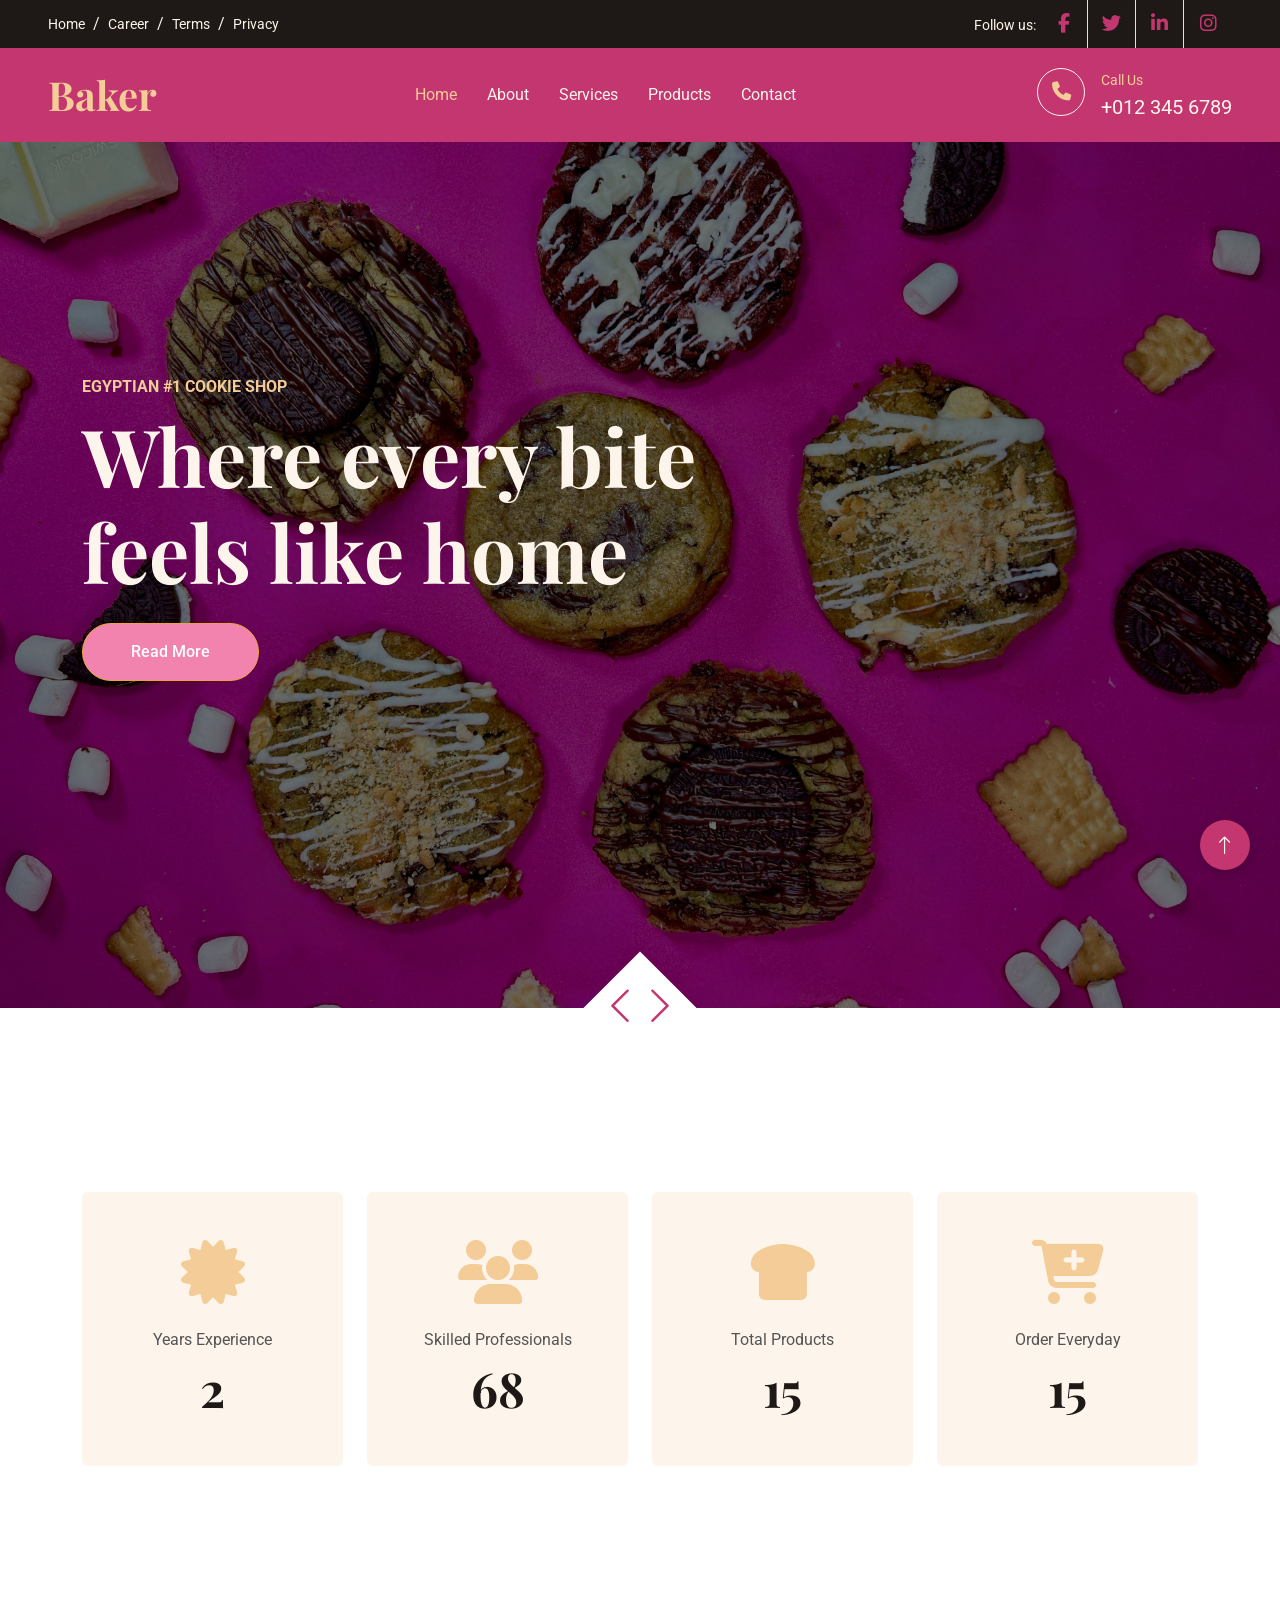
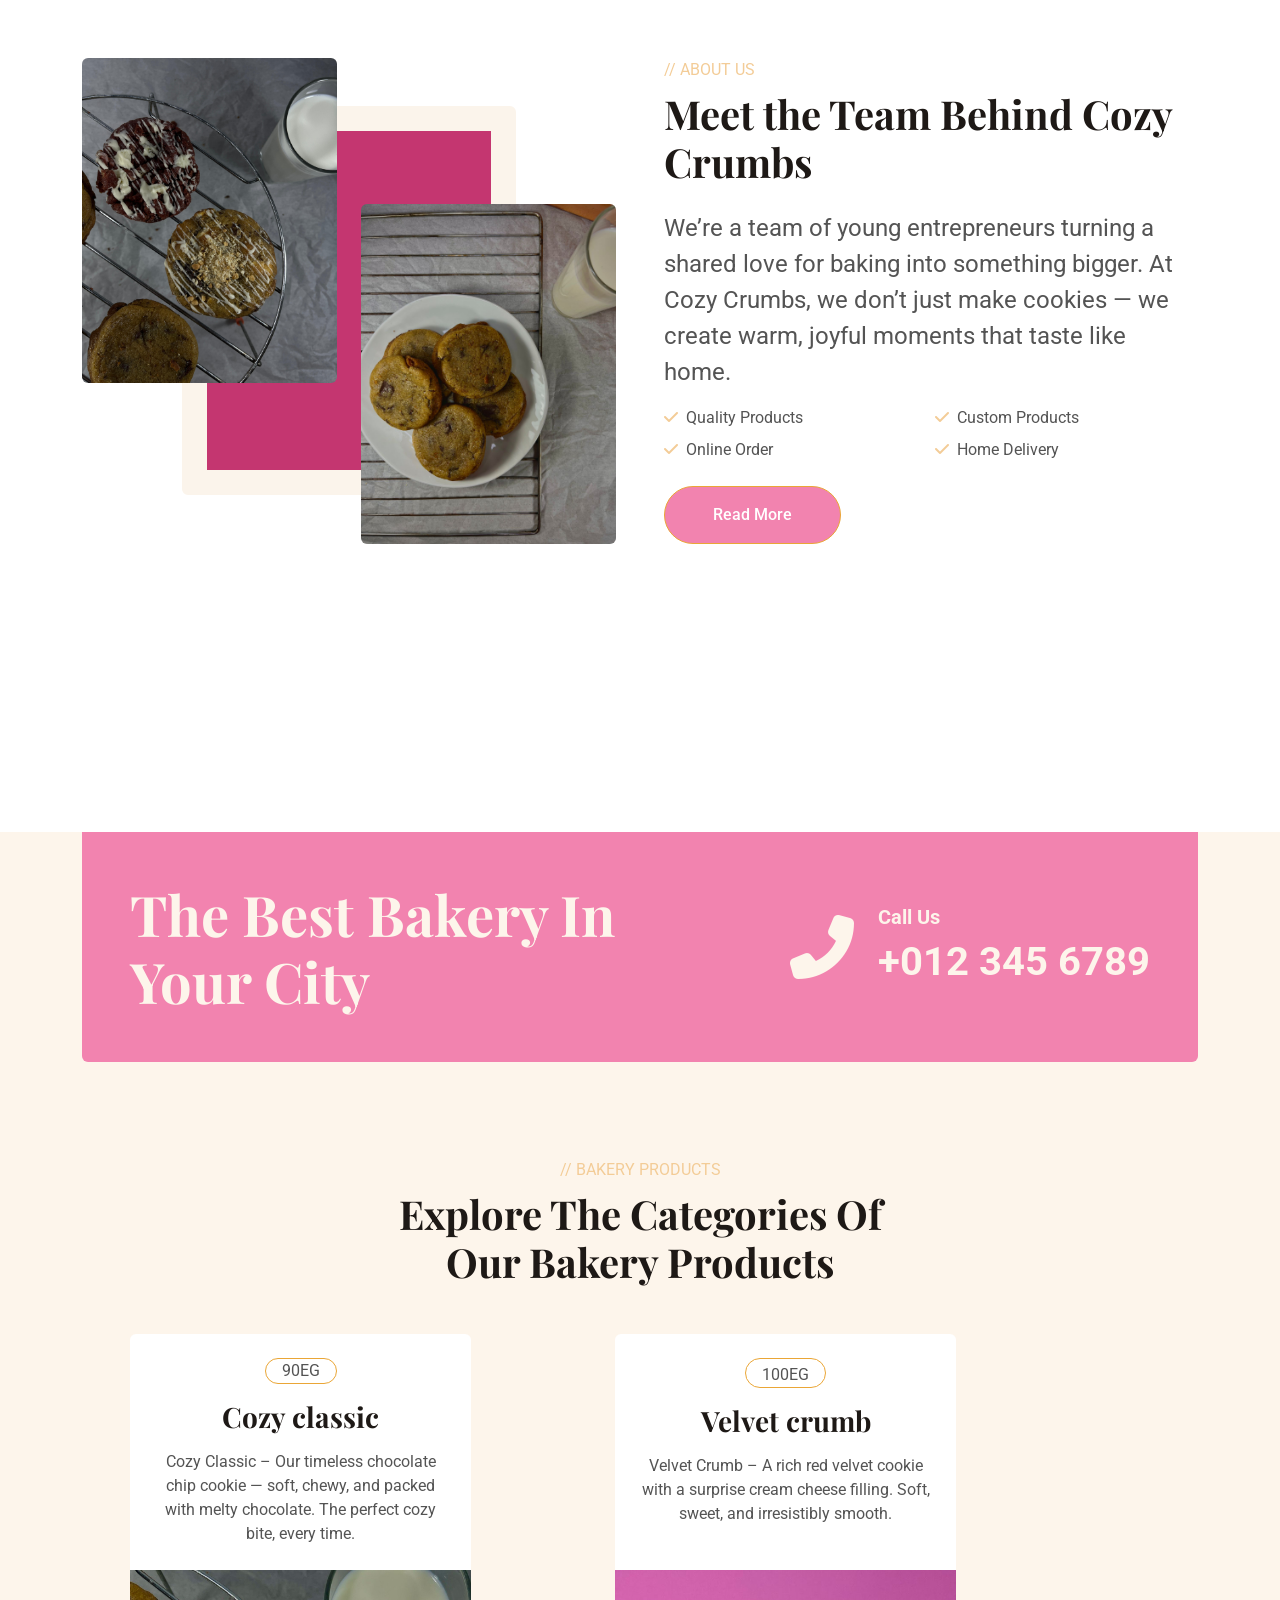
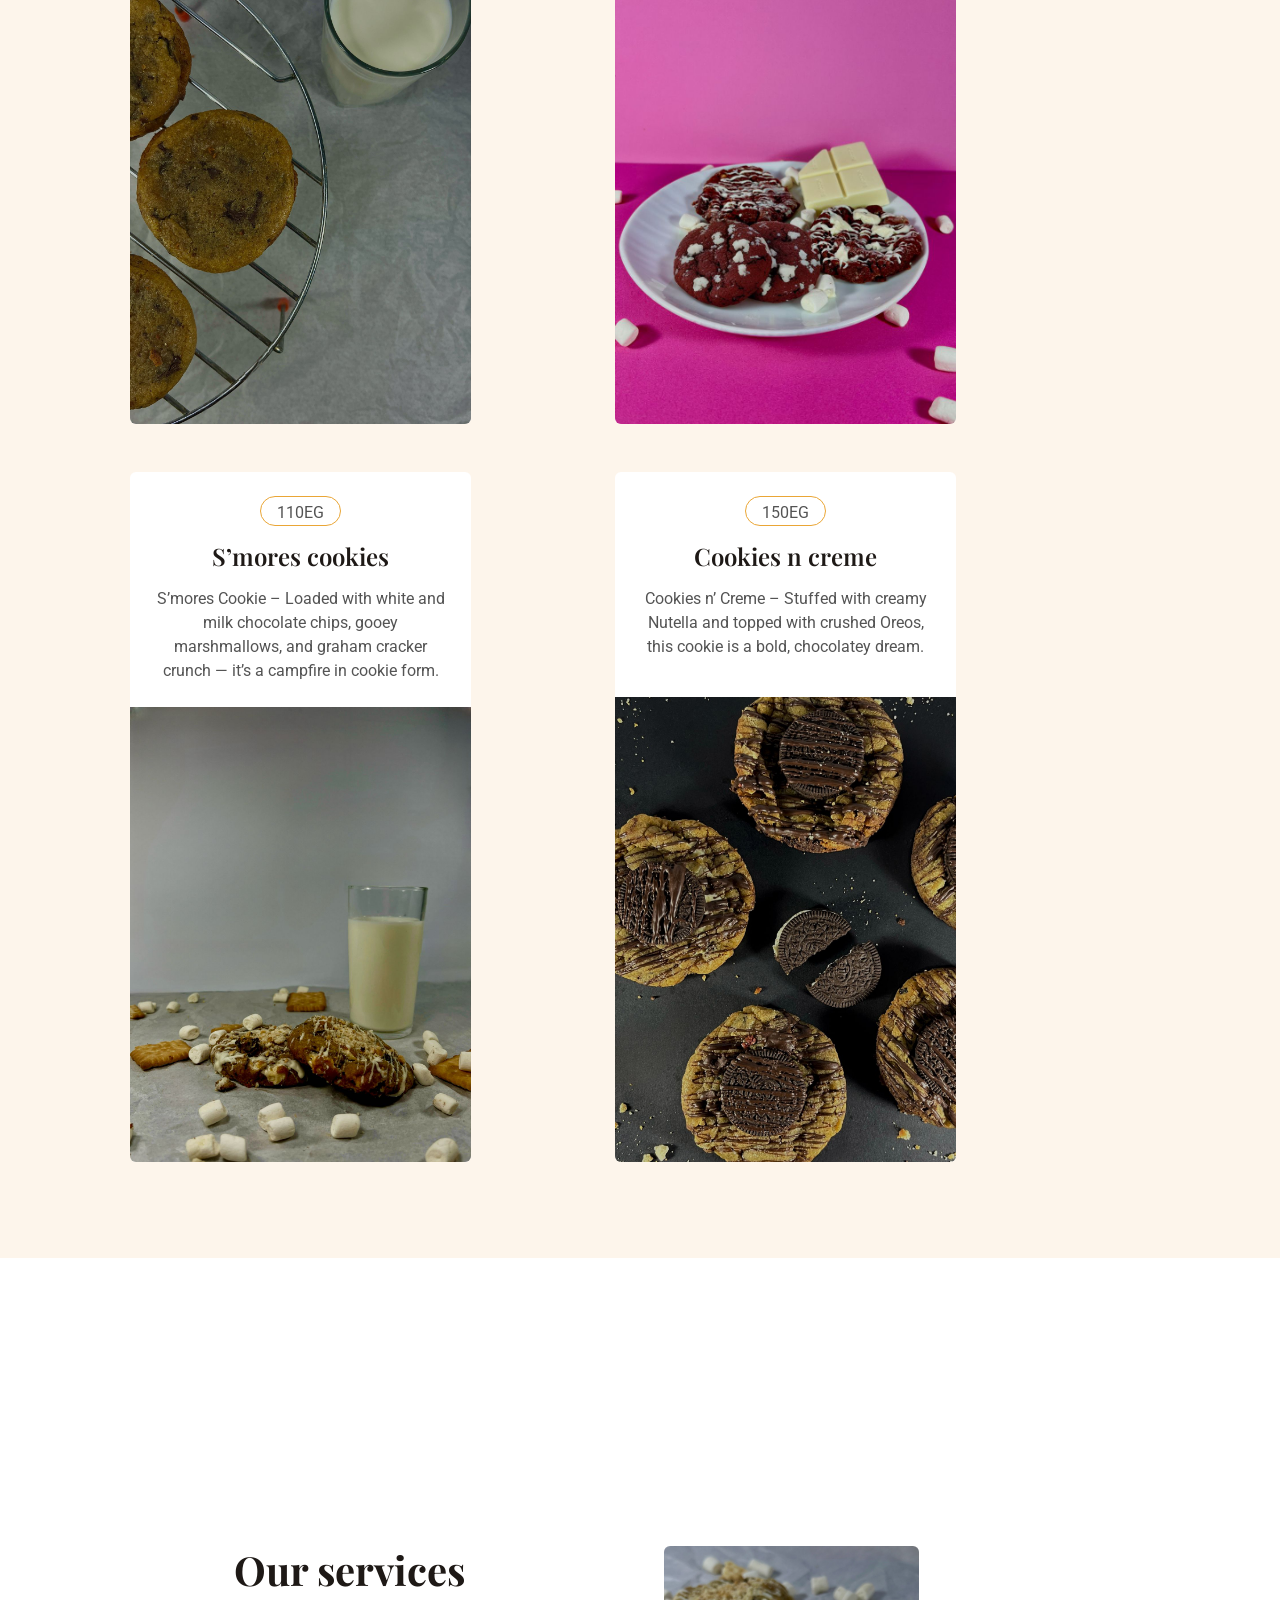
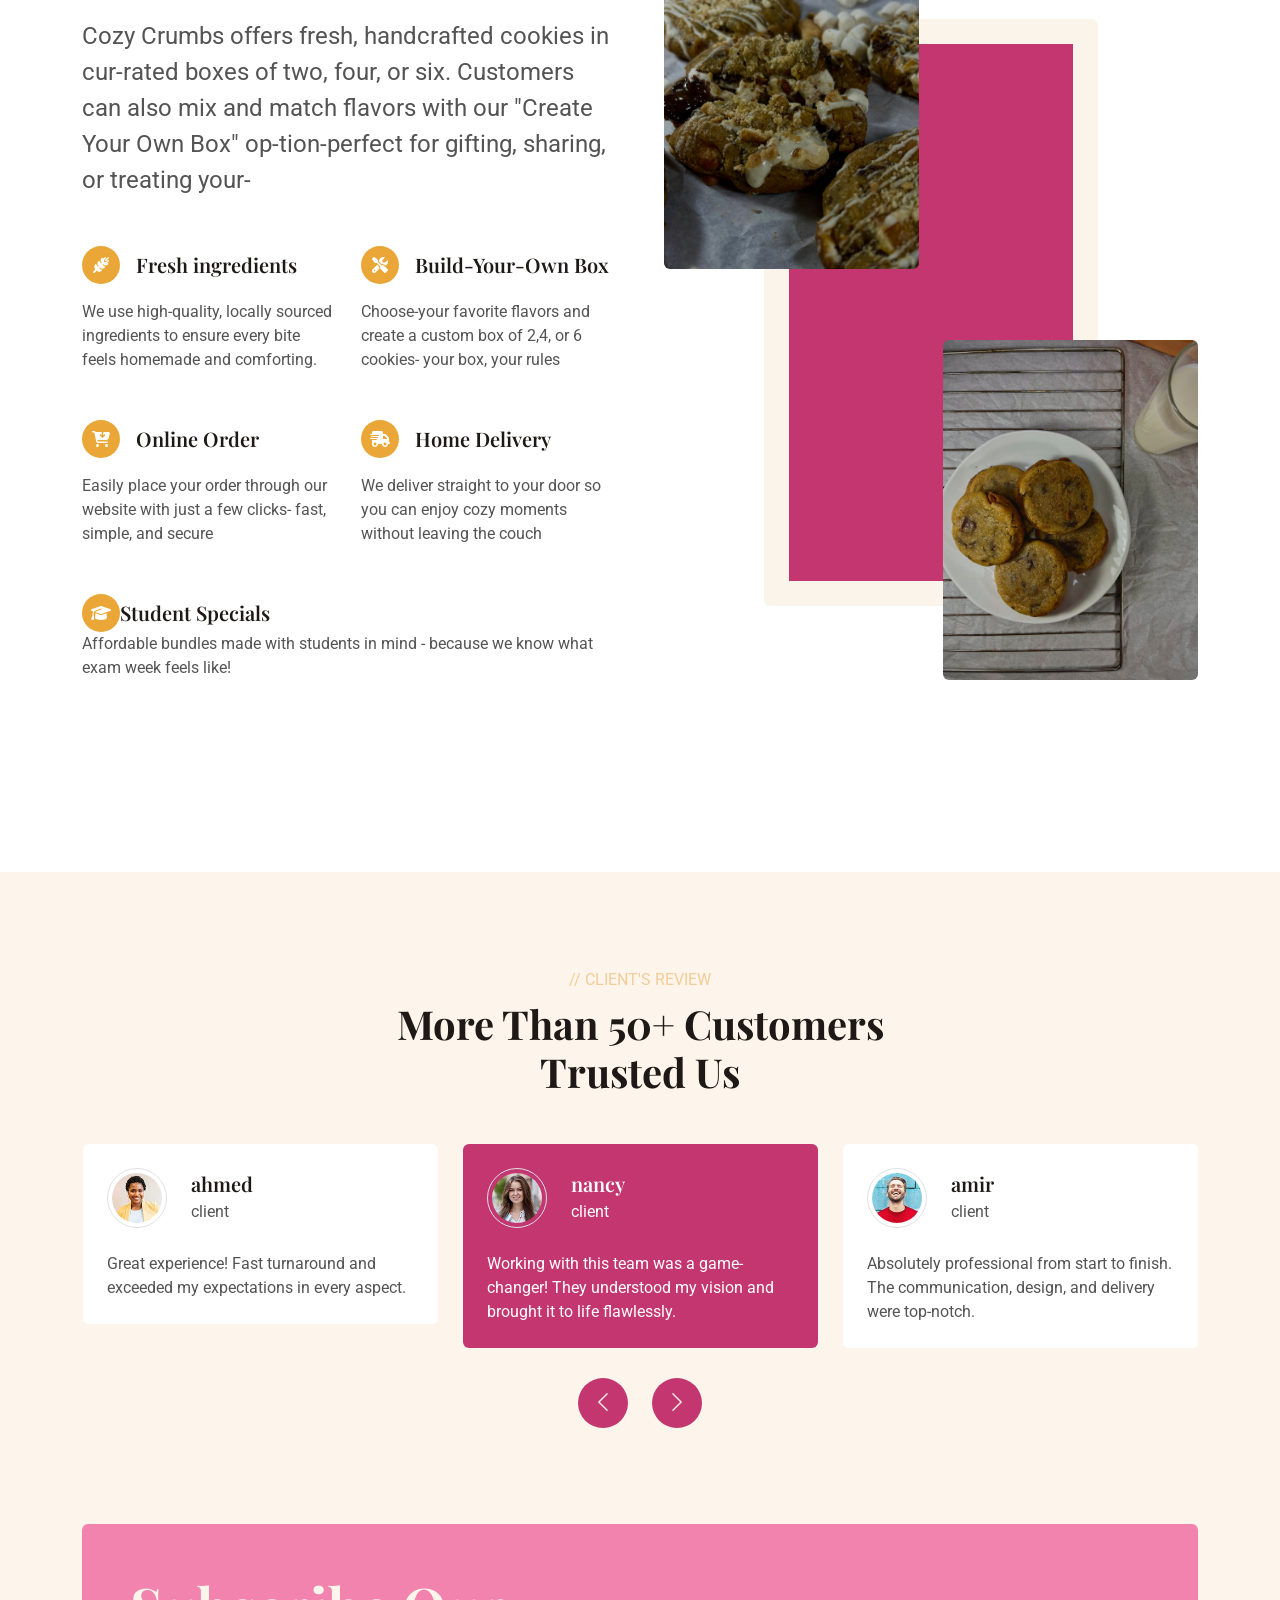
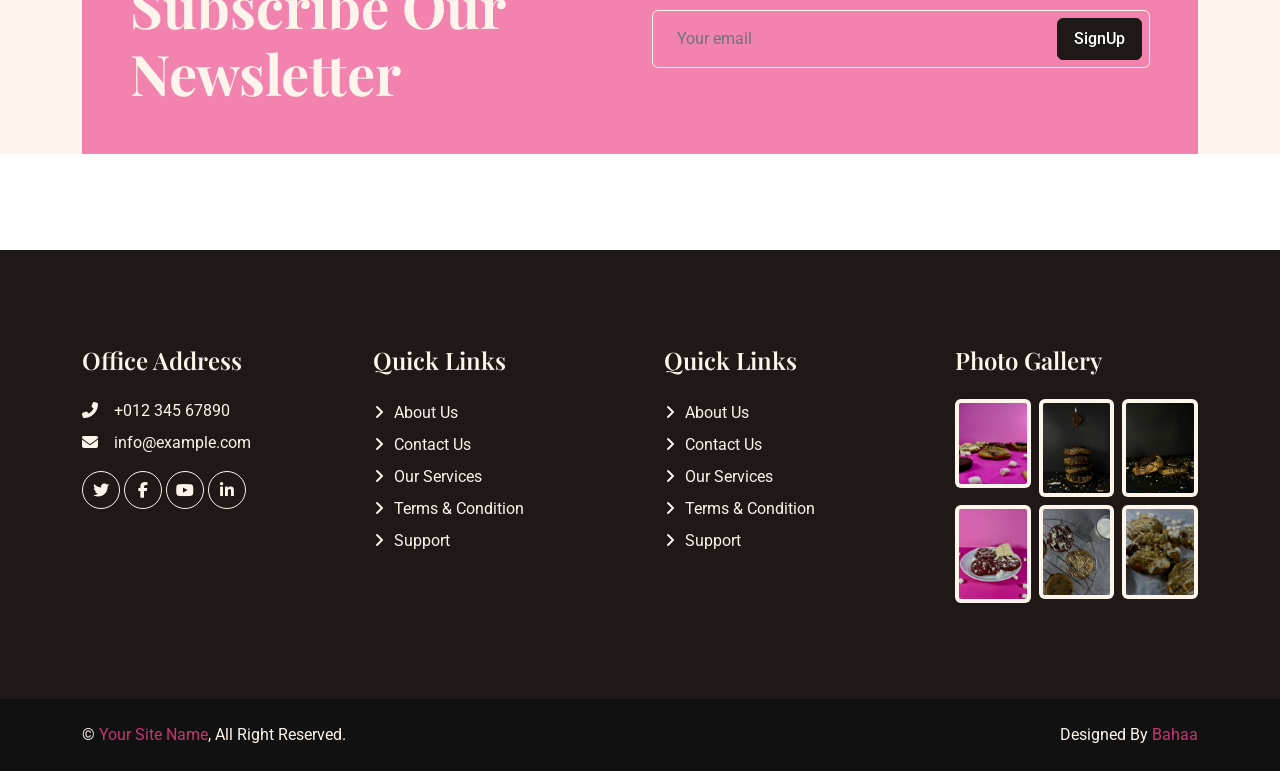
==== index.html @ 0fcb879e "first commit" ====
<!DOCTYPE html>
<html lang="en">

<head>
    <meta charset="utf-8">
    <title>cozy crumb</title>
    <meta content="width=device-width, initial-scale=1.0" name="viewport">
    <meta content="" name="keywords">
    <meta content="" name="description">

    <!-- Favicon -->
    <link href="./img/Dark Background.png" rel="icon">

    <!-- Google Web Fonts -->
    <link rel="preconnect" href="https://fonts.googleapis.com">
    <link rel="preconnect" href="https://fonts.gstatic.com" crossorigin>
    <link href="https://fonts.googleapis.com/css2?family=Roboto:wght@400;500&family=Playfair+Display:wght@600;700&display=swap" rel="stylesheet"> 

    <!-- Icon Font Stylesheet -->
    <link href="https://cdnjs.cloudflare.com/ajax/libs/font-awesome/6.7.2/css/all.min.css" rel="stylesheet">
    <link href="https://cdn.jsdelivr.net/npm/bootstrap-icons@1.4.1/font/bootstrap-icons.css" rel="stylesheet">

    <!-- Libraries Stylesheet -->
    <link href="lib/animate/animate.min.css" rel="stylesheet">
    <link href="lib/owlcarousel/assets/owl.carousel.min.css" rel="stylesheet">

    <!-- Customized Bootstrap Stylesheet -->
    <link href="css/bootstrap.min.css" rel="stylesheet">

    <!-- Template Stylesheet -->
    <link href="css/style.css" rel="stylesheet">
</head>

<body>
    <!-- Spinner Start -->
    <div id="spinner" class="show bg-white position-fixed translate-middle w-100 vh-100 top-50 start-50 d-flex align-items-center justify-content-center">
        <div class="spinner-grow text-primary" role="status"></div>
    </div>
    <!-- Spinner End -->


    <!-- Topbar Start -->
    <div class="container-fluid top-bar bg-dark text-light px-0 wow fadeIn" data-wow-delay="0.1s">
        <div class="row gx-0 align-items-center d-none d-lg-flex">
            <div class="col-lg-6 px-5 text-start">
                <ol class="breadcrumb mb-0">
                    <li class="breadcrumb-item"><a class="small text-light" href="#">Home</a></li>
                    <li class="breadcrumb-item"><a class="small text-light" href="#">Career</a></li>
                    <li class="breadcrumb-item"><a class="small text-light" href="#">Terms</a></li>
                    <li class="breadcrumb-item"><a class="small text-light" href="#">Privacy</a></li>
                </ol>
            </div>
            <div class="col-lg-6 px-5 text-end">
                <small>Follow us:</small>
                <div class="h-100 d-inline-flex align-items-center social-icons">
                    <a class="btn-lg-square border-end rounded-0" href="#"><i class="fab fa-facebook-f"></i></a>
                    <a class="btn-lg-square border-end rounded-0" href="#"><i class="fab fa-twitter"></i></a>
                    <a class="btn-lg-square border-end rounded-0" href="#"><i class="fab fa-linkedin-in"></i></a>
                    <a class="btn-lg-square pe-0" href="#"><i class="fab fa-instagram"></i></a>
                </div>
            </div>
        </div>
    </div>
    <!-- Topbar End -->


    <!-- Navbar Start -->
    <nav class="navbar navbar-expand-lg navbar-dark fixed-top py-lg-0 px-lg-5 wow fadeIn" data-wow-delay="0.1s">
        <a href="index.html" class="navbar-brand ms-4 ms-lg-0">
            <h1 class="text-primary m-0">Baker</h1>
        </a>
        <button type="button" class="navbar-toggler me-4" data-bs-toggle="collapse" data-bs-target="#navbarCollapse">
            <span class="navbar-toggler-icon"></span>
        </button>
        <div class="collapse navbar-collapse" id="navbarCollapse">
            <div class="navbar-nav mx-auto p-4 p-lg-0">
                <a href="index.html" class="nav-item nav-link active">Home</a>
                <a href="about.html" class="nav-item nav-link">About</a>
                <a href="service.html" class="nav-item nav-link">Services</a>
                <a href="product.html" class="nav-item nav-link">Products</a>
                <a href="contact.html" class="nav-item nav-link">Contact</a>
            </div>
            <div class=" d-none d-lg-flex">
                <div class="flex-shrink-0 btn-lg-square border border-light rounded-circle">
                    <i class="fa fa-phone text-primary"></i>
                </div>
                <div class="ps-3">
                    <small class="text-primary mb-0">Call Us</small>
                    <p class="text-light fs-5 mb-0">+012 345 6789</p>
                </div>
            </div>
        </div>
    </nav>
    <!-- Navbar End -->


    <!-- Carousel Start -->
    <div class="container-fluid p-0 pb-5 wow fadeIn" data-wow-delay="0.1s">
        <div class="owl-carousel header-carousel position-relative">
            <div class="owl-carousel-item position-relative">
                <img class="img-fluid" src="./img/main slider .jpeg" alt="">
                <div class="owl-carousel-inner">
                    <div class="container">
                        <div class="row justify-content-start">
                            <div class="col-lg-8">
                                <p class="text-primary text-uppercase fw-bold mb-2">Egyptian #1 cookie shop</p>
                                <h1 class="display-1 text-light mb-4 animated slideInDown">Where every bite feels like home</h1>
                                
                                <a href="" class="btn btn-primary rounded-pill py-3 px-5">Read More</a>
                            </div>
                        </div>
                    </div>
                </div>
            </div>
            <div class="owl-carousel-item position-relative">
                <img class="img-fluid" src="./img/yarab.jpeg" alt="">
                <div class="owl-carousel-inner">
                    <div class="container">
                        <div class="row justify-content-start">
                            <div class="col-lg-8">
                                <p class="text-primary text-uppercase fw-bold mb-2">Egyptian #1 cookie shop</p>
                                <h1 class="display-1 text-light mb-4 animated slideInDown">Where every bite feels like home</h1>
                                
                                <a href="" class="btn btn-primary rounded-pill py-3 px-5">Read More</a>
                            </div>
                        </div>
                    </div>
                </div>
            </div>
        </div>
    </div>
    <!-- Carousel End -->


    <!-- Facts Start -->
    <div class="container-xxl py-6">
        <div class="container">
            <div class="row g-4">
                <div class="col-lg-3 col-md-6 wow fadeIn" data-wow-delay="0.1s">
                    <div class="fact-item bg-light rounded text-center h-100 p-5">
                        <i class="fa fa-certificate fa-4x text-primary mb-4"></i>
                        <p class="mb-2">Years Experience</p>
                        <h1 class="display-5 mb-0" data-toggle="counter-up">3</h1>
                    </div>
                </div>
                <div class="col-lg-3 col-md-6 wow fadeIn" data-wow-delay="0.3s">
                    <div class="fact-item bg-light rounded text-center h-100 p-5">
                        <i class="fa fa-users fa-4x text-primary mb-4"></i>
                        <p class="mb-2">Skilled Professionals</p>
                        <h1 class="display-5 mb-0" data-toggle="counter-up">90</h1>
                    </div>
                </div>
                <div class="col-lg-3 col-md-6 wow fadeIn" data-wow-delay="0.5s">
                    <div class="fact-item bg-light rounded text-center h-100 p-5">
                        <i class="fa fa-bread-slice fa-4x text-primary mb-4"></i>
                        <p class="mb-2">Total Products</p>
                        <h1 class="display-5 mb-0" data-toggle="counter-up">20</h1>
                    </div>
                </div>
                <div class="col-lg-3 col-md-6 wow fadeIn" data-wow-delay="0.7s">
                    <div class="fact-item bg-light rounded text-center h-100 p-5">
                        <i class="fa fa-cart-plus fa-4x text-primary mb-4"></i>
                        <p class="mb-2">Order Everyday</p>
                        <h1 class="display-5 mb-0" data-toggle="counter-up">20</h1>
                    </div>
                </div>
            </div>
        </div>
    </div>
    <!-- Facts End -->


    <!-- About Start -->
    <div class="container-xxl py-6">
        <div class="container">
            <div class="row g-5">
                <div class="col-lg-6 wow fadeInUp" data-wow-delay="0.1s">
                    <div class="row img-twice position-relative h-100">
                        <div class="col-6">
                            <img class="img-fluid rounded" src="img/about 1.jpeg" alt="">
                        </div>
                        <div class="col-6 align-self-end">
                            <img class="img-fluid rounded" src="img/about 2.jpeg" alt="">
                        </div>
                    </div>
                </div>
                <div class="col-lg-6 wow fadeInUp" data-wow-delay="0.5s">
                    <div class="h-100">
                        <p class="text-primary text-uppercase mb-2">// About Us</p>
                        <h1 class="display-6 mb-4">Meet the Team Behind Cozy Crumbs</h1>
                        <p class="fs-4">We’re a team of young entrepreneurs turning a shared love for baking into something bigger. At Cozy Crumbs, we don’t just make cookies — we create warm, joyful moments that taste like home.</p>
                        <div class="row g-2 mb-4">
                            <div class="col-sm-6">
                                <i class="fa fa-check text-primary me-2"></i>Quality Products
                            </div>
                            <div class="col-sm-6">
                                <i class="fa fa-check text-primary me-2"></i>Custom Products
                            </div>
                            <div class="col-sm-6">
                                <i class="fa fa-check text-primary me-2"></i>Online Order
                            </div>
                            <div class="col-sm-6">
                                <i class="fa fa-check text-primary me-2"></i>Home Delivery
                            </div>
                        </div>
                        <a class="btn btn-primary rounded-pill py-3 px-5" href="">Read More</a>
                    </div>
                </div>
            </div>
        </div>
    </div>
    <!-- About End -->


    <!-- Product Start -->
    <div class="container-xxl bg-light my-6 py-6 pt-0" style="margin: 12rem 0;">
        <div class="container">
            <div class="bg-primary-bb text-light rounded-bottom p-5 my-6 mt-0 wow fadeInUp" data-wow-delay="0.1s">
                <div class="row g-4 align-items-center">
                    <div class="col-lg-6">
                        <h1 class="display-4 text-light mb-0">The Best Bakery In Your City</h1>
                    </div>
                    <div class="col-lg-6 text-lg-end">
                        <div class="d-inline-flex align-items-center text-start">
                            <i class="fa fa-phone-alt fa-4x flex-shrink-0"></i>
                            <div class="ms-4">
                                <p class="fs-5 fw-bold mb-0">Call Us</p>
                                <p class="fs-1 fw-bold mb-0">+012 345 6789</p>
                            </div>
                        </div>
                    </div>
                </div>
            </div>
            <div class="text-center mx-auto mb-5 wow fadeInUp" data-wow-delay="0.1s" style="max-width: 500px;">
                <p class="text-primary text-uppercase mb-2">// Bakery Products</p>
                <h1 class="display-6 mb-4">Explore The Categories Of Our Bakery Products</h1>
            </div>
            <div class="row g-5">
                <div class="col-lg-5 wow fadeInUp" data-wow-delay="0.1s">
                    <div class="product-item d-flex flex-column bg-white rounded overflow-hidden h-100 me-5 ms-5">
                        <div class="text-center p-4">
                            <div class="d-inline-block border border-primary rounded-pill px-3 mb-3">90EG</div>
                            <h3 class="mb-3">Cozy classic</h3>
                            <span>Cozy Classic –
                                Our timeless chocolate chip cookie — soft, chewy, and packed with melty chocolate. The perfect cozy bite, every time.</span>
                        </div>
                        <div class="position-relative mt-auto">
                            <img class="img-fluid" src="img/WhatsApp Image 2025-05-01 at 9.02.19 PM.jpeg" alt="">
                            
                        </div>
                    </div>
                </div>
                <div class="col-lg-5 wow fadeInUp" data-wow-delay="0.3s">
                    <div class="product-item d-flex flex-column bg-white rounded overflow-hidden h-100 me-5 ms-5">
                        <div class="text-center p-4">
                            <div class="d-inline-block border border-primary rounded-pill pt-1 px-3 mb-3">100EG</div>
                            <h3 class="mb-3">Velvet crumb</h3>
                            <span>Velvet Crumb –
                                A rich red velvet cookie with a surprise cream cheese filling. Soft, sweet, and irresistibly smooth.</span>
                        </div>
                        <div class="position-relative mt-auto">
                            <img class="img-fluid" src="img/red.jpeg" alt="">
                            
                        </div>
                    </div>
                </div>
                <div class="col-lg-5 wow fadeInUp" data-wow-delay="0.5s">
                    <div class="product-item d-flex flex-column bg-white rounded overflow-hidden h-100 me-5 ms-5">
                        <div class="text-center p-4">
                            <div class="d-inline-block border border-primary rounded-pill pt-1 px-3 mb-3">110EG</div>
                            <h4 class="mb-3">S’mores cookies</h4>
                            <span>S’mores Cookie –
                                Loaded with white and milk chocolate chips, gooey marshmallows, and graham cracker crunch — it’s a campfire in cookie form.</span>
                        </div>
                        <div class="position-relative mt-auto">
                            <img class="img-fluid" src="img/WhatsApp Image 2025-05-01 at 9.01.43 PM (1).jpeg" alt="">
                            
                        </div>
                    </div>
                </div>
                <div class="col-lg-5 wow fadeInUp" data-wow-delay="0.5s">
                    <div class="product-item d-flex flex-column bg-white rounded overflow-hidden h-100 me-5 ms-5">
                        <div class="text-center p-4">
                            <div class="d-inline-block border border-primary rounded-pill pt-1 px-3 mb-3">150EG</div>
                            <h4 class="mb-3">Cookies n creme</h4>
                            <span>Cookies n’ Creme –
                                Stuffed with creamy Nutella and topped with crushed Oreos, this cookie is a bold, chocolatey dream.</span>
                        </div>
                        <div class="position-relative mt-auto">
                            <img class="img-fluid" src="img/WhatsApp Image 2025-05-01 at 9.01.17 PM.jpeg" alt="">
                            
                        </div>
                    </div>
                </div>
            </div>
        </div>
    </div>
    <!-- Product End -->


    <!-- Service Start -->
    <div class="container-xxl py-6">
        <div class="container">
          <div class="row g-5">
            <div class="col-lg-6 wow fadeInUp" data-wow-delay="0.1s">
              
              <h1 class="display-6 mb-4 text-center">Our services</h1>
              <p class="mb-5 fs-4">
                Cozy Crumbs offers fresh, handcrafted cookies in cur-rated boxes of two, four, or six. Customers can also mix and match flavors with our "Create Your Own Box" op-tion-perfect for gifting, sharing, or treating your-
              </p>
              <div class="row gy-5 gx-4">
                <div class="col-sm-6 wow fadeIn" data-wow-delay="0.1s">
                  <div class="d-flex align-items-center mb-3">
                    <div
                      class="flex-shrink-0 btn-square bg-primary rounded-circle me-3"
                    >
                    <i class="fa-solid fa-wheat-awn text-white"></i>
                    </div>
                    <h5 class="mb-0">Fresh ingredients</h5>
                  </div>
                  <span
                    >We use high-quality, locally sourced ingredients to ensure every bite feels
                    homemade and comforting.</span
                  >
                </div>
                <div class="col-sm-6 wow fadeIn" data-wow-delay="0.2s">
                  <div class="d-flex align-items-center mb-3">
                    <div
                      class="flex-shrink-0 btn-square bg-primary rounded-circle me-3"
                    >
                    <i class="fa-solid fa-screwdriver-wrench text-white"></i>
                    </div>
                    <h5 class="mb-0">Build-Your-Own Box</h5>
                  </div>
                  <span
                    >Choose-your favorite flavors and create a custom box of 2,4, or 6 cookies- your box, your rules</span
                  >
                </div>
                <div class="col-sm-6 wow fadeIn" data-wow-delay="0.3s">
                  <div class="d-flex align-items-center mb-3">
                    <div
                      class="flex-shrink-0 btn-square bg-primary rounded-circle me-3"
                    >
                    <i class="fa-solid fa-cart-arrow-down text-white"></i>
                    </div>
                    <h5 class="mb-0">Online Order</h5>
                  </div>
                  <span
                    >Easily place your order through our website with just a few clicks- fast, simple, and secure</span
                  >
                </div>
                <div class="col-sm-6 wow fadeIn" data-wow-delay="0.4s">
                  <div class="d-flex align-items-center mb-3">
                    <div
                      class="flex-shrink-0 btn-square bg-primary rounded-circle me-3"
                    >
                    <i class="fa-solid fa-truck-fast text-white"></i>
                    </div>
                    <h5 class="mb-0">Home Delivery</h5>
                  </div>
                  <span
                    >We deliver straight to your door so you can enjoy cozy moments without leaving the couch</span
                  >
                </div>
                <div class=" wow fadeIn" data-wow-delay="0.4s">
                  <div class="d-flex align-items-center ">
                    <div
                      class="flex-shrink-0 btn-square bg-primary rounded-circle"
                    >
                    <i class="fa-solid fa-graduation-cap text-white"></i>
                    </div>
                    <h5 class="mb-0">Student Specials</h5>
                  </div>
                  <span
                    >Affordable bundles made with students in mind - because we know what exam week feels like!</span
                  >
                </div>
              </div>
            </div>
            <div class="col-lg-6 wow fadeInUp" data-wow-delay="0.5s">
              <div class="row img-twice position-relative h-100">
                <div class="col-6">
                  <img class="img-fluid rounded" src="img/service 1.jpeg" alt="" />
                </div>
                <div class="col-6 align-self-end">
                  <img class="img-fluid rounded" src="img/about 2.jpeg" alt="" />
                </div>
              </div>
            </div>
          </div>
        </div>
      </div>
      <!-- Service End -->


    <!-- Team Start -->
    <!-- <div class="container-xxl py-6">
        <div class="container">
            <div class="text-center mx-auto mb-5 wow fadeInUp" data-wow-delay="0.1s" style="max-width: 500px;">
                <p class="text-primary text-uppercase mb-2">// Our Team</p>
                <h1 class="display-6 mb-4">We're Super Professional At Our Skills</h1>
            </div>
            <div class="row g-4">
                <div class="col-lg-3 col-md-6 wow fadeInUp" data-wow-delay="0.1s">
                    <div class="team-item text-center rounded overflow-hidden">
                        <img class="img-fluid" src="img/team-1.jpg" alt="">
                        <div class="team-text">
                            <div class="team-title">
                                <h5>Full Name</h5>
                                <span>Designation</span>
                            </div>
                            <div class="team-social">
                                <a class="btn btn-square btn-light rounded-circle" href=""><i class="fab fa-facebook-f"></i></a>
                                <a class="btn btn-square btn-light rounded-circle" href=""><i class="fab fa-twitter"></i></a>
                                <a class="btn btn-square btn-light rounded-circle" href=""><i class="fab fa-instagram"></i></a>
                            </div>
                        </div>
                    </div>
                </div>
                <div class="col-lg-3 col-md-6 wow fadeInUp" data-wow-delay="0.3s">
                    <div class="team-item text-center rounded overflow-hidden">
                        <img class="img-fluid" src="img/team-2.jpg" alt="">
                        <div class="team-text">
                            <div class="team-title">
                                <h5>Full Name</h5>
                                <span>Designation</span>
                            </div>
                            <div class="team-social">
                                <a class="btn btn-square btn-light rounded-circle" href=""><i class="fab fa-facebook-f"></i></a>
                                <a class="btn btn-square btn-light rounded-circle" href=""><i class="fab fa-twitter"></i></a>
                                <a class="btn btn-square btn-light rounded-circle" href=""><i class="fab fa-instagram"></i></a>
                            </div>
                        </div>
                    </div>
                </div>
                <div class="col-lg-3 col-md-6 wow fadeInUp" data-wow-delay="0.5s">
                    <div class="team-item text-center rounded overflow-hidden">
                        <img class="img-fluid" src="img/team-3.jpg" alt="">
                        <div class="team-text">
                            <div class="team-title">
                                <h5>Full Name</h5>
                                <span>Designation</span>
                            </div>
                            <div class="team-social">
                                <a class="btn btn-square btn-light rounded-circle" href=""><i class="fab fa-facebook-f"></i></a>
                                <a class="btn btn-square btn-light rounded-circle" href=""><i class="fab fa-twitter"></i></a>
                                <a class="btn btn-square btn-light rounded-circle" href=""><i class="fab fa-instagram"></i></a>
                            </div>
                        </div>
                    </div>
                </div>
                <div class="col-lg-3 col-md-6 wow fadeInUp" data-wow-delay="0.7s">
                    <div class="team-item text-center rounded overflow-hidden">
                        <img class="img-fluid" src="img/team-4.jpg" alt="">
                        <div class="team-text">
                            <div class="team-title">
                                <h5>Full Name</h5>
                                <span>Designation</span>
                            </div>
                            <div class="team-social">
                                <a class="btn btn-square btn-light rounded-circle" href=""><i class="fab fa-facebook-f"></i></a>
                                <a class="btn btn-square btn-light rounded-circle" href=""><i class="fab fa-twitter"></i></a>
                                <a class="btn btn-square btn-light rounded-circle" href=""><i class="fab fa-instagram"></i></a>
                            </div>
                        </div>
                    </div>
                </div>
            </div>
        </div>
    </div> -->
    <!-- Team End -->


    <!-- Testimonial Start -->
    <div class="container-xxl bg-light my-6 py-6 pb-0">
        <div class="container">
            <div class="text-center mx-auto mb-5 wow fadeInUp" data-wow-delay="0.1s" style="max-width: 500px;">
                <p class="text-primary text-uppercase mb-2">// Client's Review</p>
                <h1 class="display-6 mb-4">More Than 50+ Customers Trusted Us</h1>
            </div>
            <div class="owl-carousel testimonial-carousel wow fadeInUp" data-wow-delay="0.1s">
                <div class="testimonial-item bg-white rounded p-4">
                    <div class="d-flex align-items-center mb-4">
                        <img class="flex-shrink-0 rounded-circle border p-1" src="img/testimonial-1.jpg" alt="">
                        <div class="ms-4">
                            <h5 class="mb-1">nancy</h5>
                            <span>client</span>
                        </div>
                    </div>
                    <p class="mb-0">Working with this team was a game-changer! They understood my vision and brought it to life flawlessly.</p>
                </div>
                <div class="testimonial-item bg-white rounded p-4">
                    <div class="d-flex align-items-center mb-4">
                        <img class="flex-shrink-0 rounded-circle border p-1" src="img/testimonial-2.jpg" alt="">
                        <div class="ms-4">
                            <h5 class="mb-1">amir</h5>
                            <span>client</span>
                        </div>
                    </div>
                    <p class="mb-0">Absolutely professional from start to finish. The communication, design, and delivery were top-notch.</p>
                </div>
                <div class="testimonial-item bg-white rounded p-4">
                    <div class="d-flex align-items-center mb-4">
                        <img class="flex-shrink-0 rounded-circle border p-1" src="img/testimonial-3.jpg" alt="">
                        <div class="ms-4">
                            <h5 class="mb-1">mohamed</h5>
                            <span>client</span>
                        </div>
                    </div>
                    <p class="mb-0">I was impressed by the attention to detail and commitment to quality. Highly recommend their services!</p>
                </div>
                <div class="testimonial-item bg-white rounded p-4">
                    <div class="d-flex align-items-center mb-4">
                        <img class="flex-shrink-0 rounded-circle border p-1" src="img/testimonial-4.jpg" alt="">
                        <div class="ms-4">
                            <h5 class="mb-1">ahmed</h5>
                            <span>client</span>
                        </div>
                    </div>
                    <p class="mb-0">Great experience! Fast turnaround and exceeded my expectations in every aspect.</p>
                </div>
            </div>
            <div class="bg-primary-bb text-light rounded-top p-5 my-6 mb-0 wow fadeInUp" data-wow-delay="0.1s">
                <div class="row align-items-center">
                    <div class="col-md-6">
                        <h1 class="display-4 text-light mb-0">Subscribe Our Newsletter</h1>
                    </div>
                    <div class="col-md-6 text-md-end">
                        <div class="position-relative">
                            <input class="form-control bg-transparent border-light w-100 py-3 ps-4 pe-5" type="text" placeholder="Your email">
                            <button type="button" class="btn btn-dark py-2 px-3 position-absolute top-0 end-0 mt-2 me-2">SignUp</button>
                        </div>
                    </div>
                </div>
            </div>
        </div>
    </div>
    <!-- Testimonial End -->


    <!-- Footer Start -->
    <div
      class="container-fluid bg-dark text-light footer my-6 mb-0 py-5 wow fadeIn"
      data-wow-delay="0.1s"
    >
      <div class="container py-5">
        <div class="row g-5">
          <div class="col-lg-3 col-md-6">
            <h4 class="text-light mb-4">Office Address</h4>
            <p class="mb-2">
              <i class="fa fa-phone-alt me-3"></i>+012 345 67890
            </p>
            <p class="mb-2">
              <i class="fa fa-envelope me-3"></i>info@example.com
            </p>
            <div class="d-flex pt-2">
              <a
                class="btn btn-square btn-outline-light rounded-circle me-1"
                href=""
                ><i class="fab fa-twitter"></i
              ></a>
              <a
                class="btn btn-square btn-outline-light rounded-circle me-1"
                href=""
                ><i class="fab fa-facebook-f"></i
              ></a>
              <a
                class="btn btn-square btn-outline-light rounded-circle me-1"
                href=""
                ><i class="fab fa-youtube"></i
              ></a>
              <a
                class="btn btn-square btn-outline-light rounded-circle me-0"
                href=""
                ><i class="fab fa-linkedin-in"></i
              ></a>
            </div>
          </div>
          <div class="col-lg-3 col-md-6">
            <h4 class="text-light mb-4">Quick Links</h4>
            <a class="btn btn-link" href="./about.html">About Us</a>
            <a class="btn btn-link" href="./contact.html">Contact Us</a>
            <a class="btn btn-link" href="./service.html">Our Services</a>
            <a class="btn btn-link" href="">Terms & Condition</a>
            <a class="btn btn-link" href="">Support</a>
          </div>
          <div class="col-lg-3 col-md-6">
            <h4 class="text-light mb-4">Quick Links</h4>
            <a class="btn btn-link" href="./about.html">About Us</a>
            <a class="btn btn-link" href="./contact.html">Contact Us</a>
            <a class="btn btn-link" href="./service.html">Our Services</a>
            <a class="btn btn-link" href="">Terms & Condition</a>
            <a class="btn btn-link" href="">Support</a>
          </div>
          <div class="col-lg-3 col-md-6">
            <h4 class="text-light mb-4">Photo Gallery</h4>
            <div class="row g-2">
              <div class="col-4">
                <img
                  class="img-fluid bg-light rounded p-1"
                  src="img/WhatsApp Image 2025-05-01 at 8.18.35 PM (1).jpeg"
                  alt="Image"
                />
              </div>
              <div class="col-4">
                <img
                  class="img-fluid bg-light rounded p-1"
                  src="img/WhatsApp Image 2025-05-01 at 9.01.16 PM.jpeg"
                  alt="Image"
                />
              </div>
              <div class="col-4">
                <img
                  class="img-fluid bg-light rounded p-1"
                  src="img/footer.jpeg"
                  alt="Image"
                />
              </div>
              <div class="col-4">
                <img
                  class="img-fluid bg-light rounded p-1"
                  src="img/WhatsApp Image 2025-05-01 at 9.02.07 PM.jpeg"
                  alt="Image"
                />
              </div>
              <div class="col-4">
                <img
                  class="img-fluid bg-light rounded p-1"
                  src="img/about 1.jpeg"
                  alt="Image"
                />
              </div>
              <div class="col-4">
                <img
                  class="img-fluid bg-light rounded p-1"
                  src="img/service 1.jpeg"
                  alt="Image"
                />
              </div>
            </div>
          </div>
        </div>
      </div>
    </div>
    <!-- Footer End -->


    <!-- Copyright Start -->
    <div class="container-fluid copyright text-light py-4 wow fadeIn" data-wow-delay="0.1s">
        <div class="container">
            <div class="row">
                <div class="col-md-6 text-center text-md-start mb-3 mb-md-0">
                    &copy; <a href="#">Your Site Name</a>, All Right Reserved.
                </div>
                <div class="col-md-6 text-center text-md-end">
                    <!--/*** This template is free as long as you keep the footer author’s credit link/attribution link/backlink. If you'd like to use the template without the footer author’s credit link/attribution link/backlink, you can purchase the Credit Removal License from "https://htmlcodex.com/credit-removal". Thank you for your support. ***/-->
                    Designed By <a href="">Bahaa</a>
                </div>
            </div>
        </div>
    </div>
    <!-- Copyright End -->


    <!-- Back to Top -->
<a href="#" class="x99-top-trigger"><i class="bi bi-arrow-up"></i></a>


    <!-- JavaScript Libraries -->
    <script src="https://code.jquery.com/jquery-3.4.1.min.js"></script>
    <script src="https://cdn.jsdelivr.net/npm/bootstrap@5.0.0/dist/js/bootstrap.bundle.min.js"></script>
    <script src="lib/wow/wow.min.js"></script>
    <script src="lib/easing/easing.min.js"></script>
    <script src="lib/waypoints/waypoints.min.js"></script>
    <script src="lib/counterup/counterup.min.js"></script>
    <script src="lib/owlcarousel/owl.carousel.min.js"></script>

    <!-- Template Javascript -->
    <script src="js/main.js"></script>
</body>

</html>
---- css/style.css ----
/********** Template CSS **********/
:root {
    --primary: #C43670;
    --secondary: #F283AF;
    --light: #FBF4EB;
    --dark: #F3CC97;
}

.btn-primary{
    color: var(--light);
    background-color: var(--secondary);
}

.btn-primary:hover{
    color: var(--light);
    background-color: var(--primary);
    border: #C43670;
}

.text-primary{
    color:var(--dark) !important
}

h4,
h5,
h6,
.h4,
.h5,
.h6 {
    font-weight: 600 !important;
}

.py-6 {
    padding-top: 6rem;
    padding-bottom: 6rem;
}

.my-6 {
    margin-top: 6rem;
    margin-bottom: 6rem;
}

.back-to-top {
    position: fixed;
    display: none;
    right: 30px;
    bottom: 30px;
    z-index: 99;
}

.bg-primary-bb{
    background-color: var(--secondary);
}


/* slider image  */



/* back to top  */


.x99-top-trigger {
    position: fixed;
    bottom: 30px;
    right: 30px;
    width: 50px;
    height: 50px;
    background-color: var(--primary);
    color: var(--light);
    border-radius: 50%;
    display: flex;
    align-items: center;
    justify-content: center;
    font-size: 20px;
    z-index: 999;
    box-shadow: 0 4px 12px rgba(0, 0, 0, 0.2);
    transition: all 0.3s ease;
    text-decoration: none;
}

.x99-top-trigger:hover {
    background-color: var(--secondary);
    color: var(--light);
}



/* ************ */

/*** Spinner ***/
#spinner {
    opacity: 0;
    visibility: hidden;
    transition: opacity .5s ease-out, visibility 0s linear .5s;
    z-index: 99999;
}

#spinner.show {
    transition: opacity .5s ease-out, visibility 0s linear 0s;
    visibility: visible;
    opacity: 1;
}


/*** Button ***/
.btn {
    font-weight: 500;
    transition: .5s;
}

.btn.btn-primary {
    color: #FFFFFF;
}




.btn-square {
    width: 38px;
    height: 38px;
}

.btn-sm-square {
    width: 32px;
    height: 32px;
}

.btn-lg-square {
    width: 48px;
    height: 48px;
}

.btn-square,
.btn-sm-square,
.btn-lg-square {
    padding: 0;
    display: flex;
    align-items: center;
    justify-content: center;
    font-weight: normal;
}

/* ************** */
.btn-lg-square {
    width: 48px;
    height: 48px;
    display: inline-flex;
    align-items: center;
    justify-content: center;
    font-size: 1.2rem;
    /* border: 1px solid var(--primary); */
    color: var(--primary);
    background-color: transparent;
    transition: all 0.3s ease;
}

.btn-lg-square:hover {
    /* background-color: var(--primary); */
    color: var(--light);
}

.social-icons a {
    text-decoration: none;
}

/*** Navbar ***/
.navbar {
    background-color: var(--primary) !important;
}

.navbar .dropdown-toggle::after {
    border: none;
    content: "\f107";
    font-family: "Font Awesome 5 Free";
    font-weight: 900;
    vertical-align: middle;
    margin-left: 8px;
}

.navbar .navbar-nav .nav-link {
    padding: 35px 15px;
    color: var(--light) !important;
    outline: none;
}

.navbar .navbar-nav .nav-link:hover,
.navbar .navbar-nav .nav-link.active {
    color: var(--dark) !important;
}

.navbar.fixed-top {
    transition: .5s;
}

@media (max-width: 991.98px) {
    .navbar .navbar-nav {
        margin-top: 10px;
        border-top: 1px solid rgba(255, 255, 255, .3);
        background: var(--dark) !important;
    }

    .navbar .navbar-nav .nav-link {
        padding: 10px 0;
        color: var(--light) !important;
    }

    .navbar .navbar-nav .nav-link:hover,
    .navbar .navbar-nav .nav-link.active {
        color: var(--primary) !important;
    }
}

@media (min-width: 992px) {
    .navbar .nav-item .dropdown-menu {
        display: block;
        visibility: hidden;
        top: 100%;
        transform: rotateX(-75deg);
        transform-origin: 0% 0%;
        transition: .5s;
        opacity: 0;
        background-color: var(--light);
    }

    .navbar .nav-item:hover .dropdown-menu {
        transform: rotateX(0deg);
        visibility: visible;
        transition: .5s;
        opacity: 1;
    }

    .navbar .dropdown-menu .dropdown-item {
        color: var(--dark);
    }

    .navbar .dropdown-menu .dropdown-item:hover {
        background-color: var(--primary);
        color: var(--light);
    }
}



/*** Header ***/
.header-carousel .owl-carousel-inner {
    position: absolute;
    width: 100%;
    height: 100%;
    top: 0;
    left: 0;
    display: flex;
    align-items: center;
    background: rgba(0, 0, 0, .5);
}

@media (max-width: 768px) {
    .header-carousel .owl-carousel-item {
        position: relative;
        min-height: 600px;
    }

    .header-carousel .owl-carousel-item img {
        position: absolute;
        width: 100%;
        height: 100%;
        object-fit: cover;
    }

    .header-carousel .owl-carousel-item p {
        font-size: 16px !important;
    }
}

.header-carousel .owl-nav {
    position: relative;
    width: 80px;
    height: 80px;
    margin: -40px auto 0 auto;
    display: flex;
    justify-content: center;
    align-items: center;
}

.header-carousel .owl-nav::before {
    position: absolute;
    content: "";
    width: 100%;
    height: 100%;
    top: 0;
    left: 0;
    background: #FFFFFF;
    transform: rotate(45deg);
}

.header-carousel .owl-nav .owl-prev,
.header-carousel .owl-nav .owl-next {
    position: relative;
    font-size: 40px;
    color: var(--primary);
    transition: .5s;
    z-index: 1;
}

.header-carousel .owl-nav .owl-prev:hover,
.header-carousel .owl-nav .owl-next:hover {
    color: var(--dark);
}

.page-header {
    margin-bottom: 6rem;
    background: linear-gradient(rgba(0, 0, 0, .5), rgba(0, 0, 0, .5)), url(../img/main\ slider\ .jpeg) center center no-repeat;
    background-size: cover;
}

.breadcrumb-item+.breadcrumb-item::before {
    color: var(--light);
}


/*** Facts ***/
.fact-item {
    transition: .5s;
}

.fact-item:hover {
    margin-top: -10px;
    background: #FFFFFF !important;
    box-shadow: 0 0 45px rgba(0, 0, 0, .07);
}


/*** About ***/
.img-twice::before {
    position: absolute;
    content: "";
    width: 60%;
    height: 80%;
    top: 10%;
    left: 20%;
    background: var(--primary);
    border: 25px solid var(--light);
    border-radius: 6px;
    z-index: -1;
}


/*** Product ***/
.product-item {
    transition: .5s;
}

.product-item:hover {
    background: var(--primary) !important;
}

.product-item:hover * {
    color: var(--light);
}

.product-item:hover .border-primary {
    border-color: var(--light) !important;
}

.product-item .product-overlay {
    position: absolute;
    width: 100%;
    height: 0;
    top: 0;
    left: 0;
    display: flex;
    align-items: center;
    justify-content: center;
    background: rgba(0, 0, 0, .5);
    overflow: hidden;
    opacity: 0;
    transition: .5s;
}

.product-item:hover .product-overlay {
    height: 100%;
    opacity: 1;
}


/*** Team ***/
.team-item .team-text {
    position: relative;
    height: 100px;
    overflow: hidden;
}

.team-item .team-title {
    position: absolute;
    width: 100%;
    height: 100%;
    top: 0;
    left: 0;
    display: flex;
    flex-direction: column;
    align-items: center;
    justify-content: center;
    background: var(--light);
    transition: .5s;
}

.team-item:hover .team-title {
    top: -100px;
}

.team-item .team-social {
    position: absolute;
    width: 100%;
    height: 100%;
    top: 100px;
    left: 0;
    display: flex;
    align-items: center;
    justify-content: center;
    background: var(--primary);
    transition: .5s;
}

.team-item .team-social .btn {
    margin: 0 3px;
}

.team-item:hover .team-social {
    top: 0;
}


/*** Testimonial ***/
.testimonial-carousel .owl-item .testimonial-item img {
    width: 60px;
    height: 60px;
}

.testimonial-carousel .owl-item .testimonial-item,
.testimonial-carousel .owl-item .testimonial-item * {
    transition: .5s;
}

.testimonial-carousel .owl-item.center .testimonial-item {
    background: var(--primary) !important;
}

.testimonial-carousel .owl-item.center .testimonial-item * {
    color: #FFFFFF !important;
}

.testimonial-carousel .owl-nav {
    margin-top: 30px;
    display: flex;
    justify-content: center;
}

.testimonial-carousel .owl-nav .owl-prev,
.testimonial-carousel .owl-nav .owl-next {
    margin: 0 12px;
    width: 50px;
    height: 50px;
    display: flex;
    align-items: center;
    justify-content: center;
    border-radius: 50px;
    font-size: 22px;
    color: var(--light);
    background: var(--primary);
    transition: .5s;
}

.testimonial-carousel .owl-nav .owl-prev:hover,
.testimonial-carousel .owl-nav .owl-next:hover {
    color: var(--primary);
    background: var(--dark);
}


/*** Footer ***/
.footer .btn.btn-link {
    display: block;
    margin-bottom: 5px;
    padding: 0;
    text-align: left;
    color: var(--light);
    font-weight: normal;
    text-transform: capitalize;
    transition: .3s;
}

.footer .btn.btn-link::before {
    position: relative;
    content: "\f105";
    font-family: "Font Awesome 5 Free";
    font-weight: 900;
    color: var(--light);
    margin-right: 10px;
}

.footer .btn.btn-link:hover {
    color: var(--primary);
    letter-spacing: 1px;
    box-shadow: none;
}

.copyright {
    background: #111111;
}

.copyright a {
    color: var(--primary);
}

.copyright a:hover {
    color: var(--light);
}
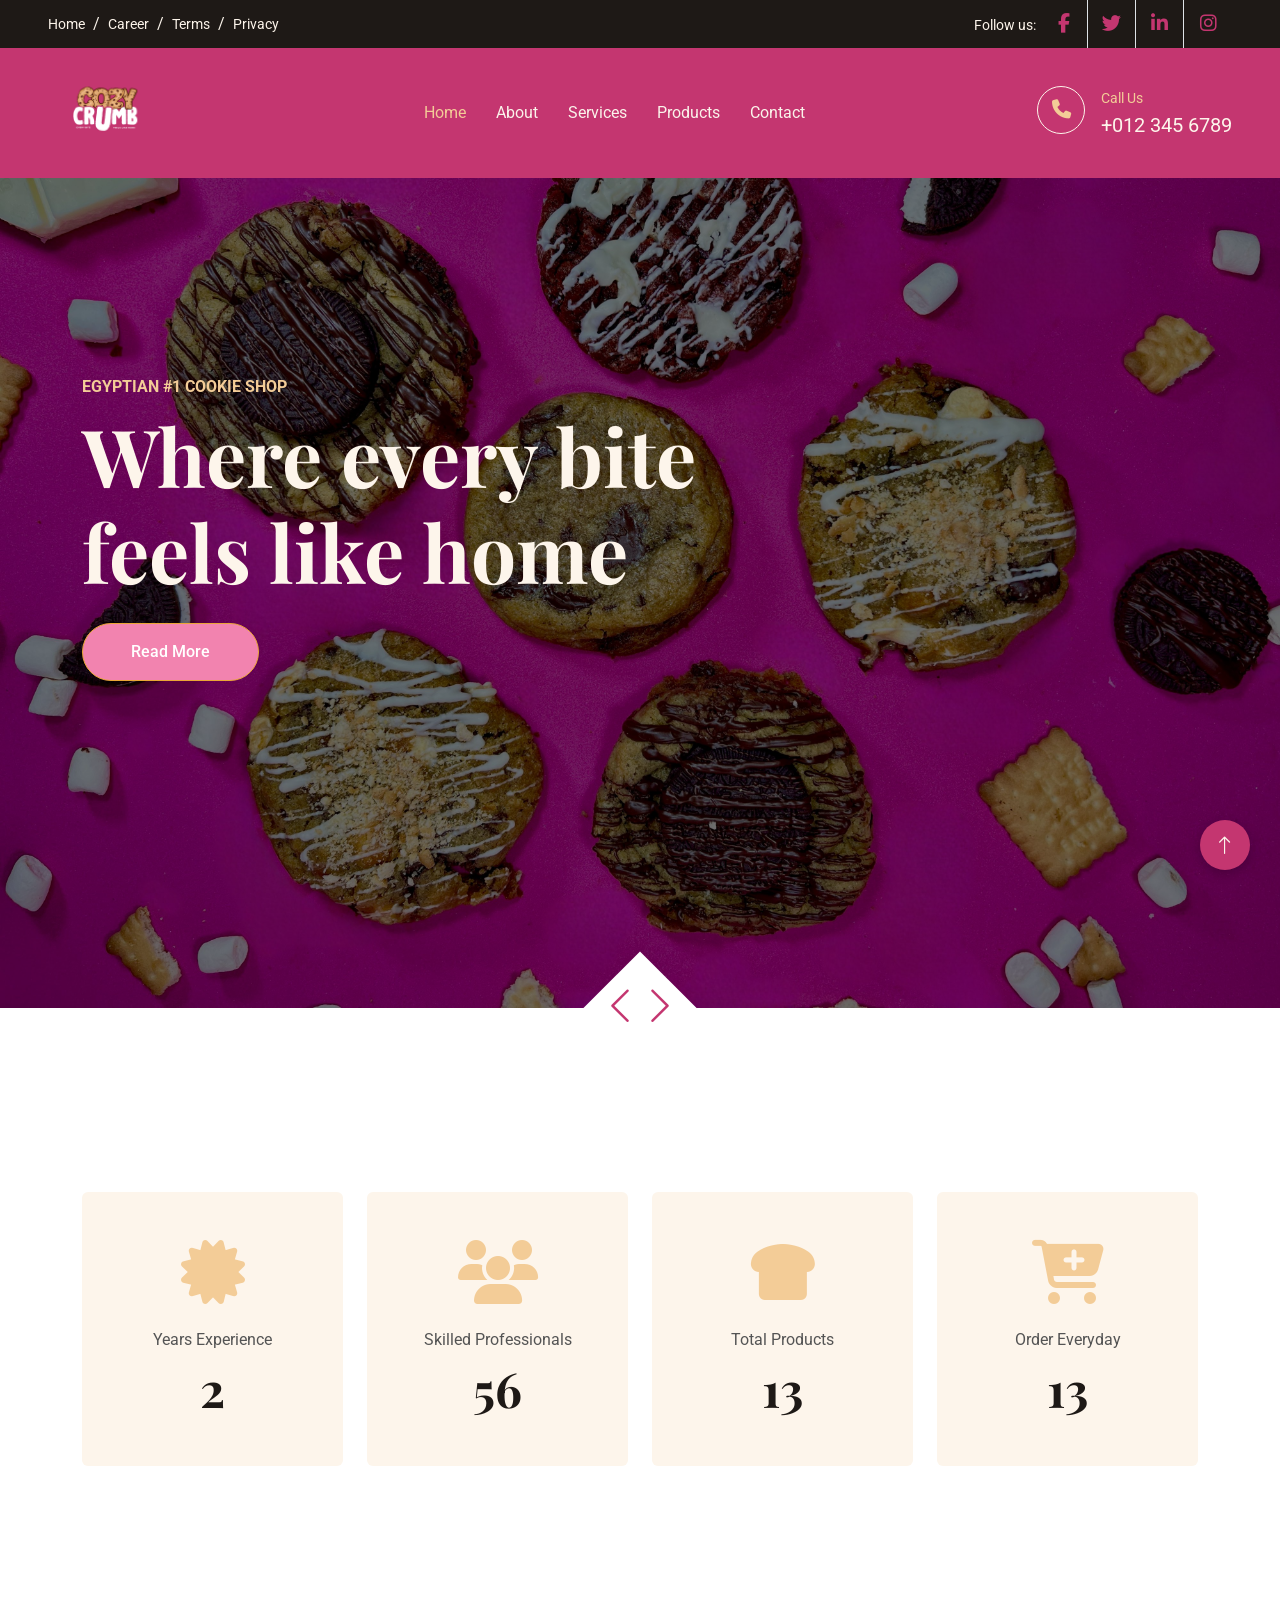
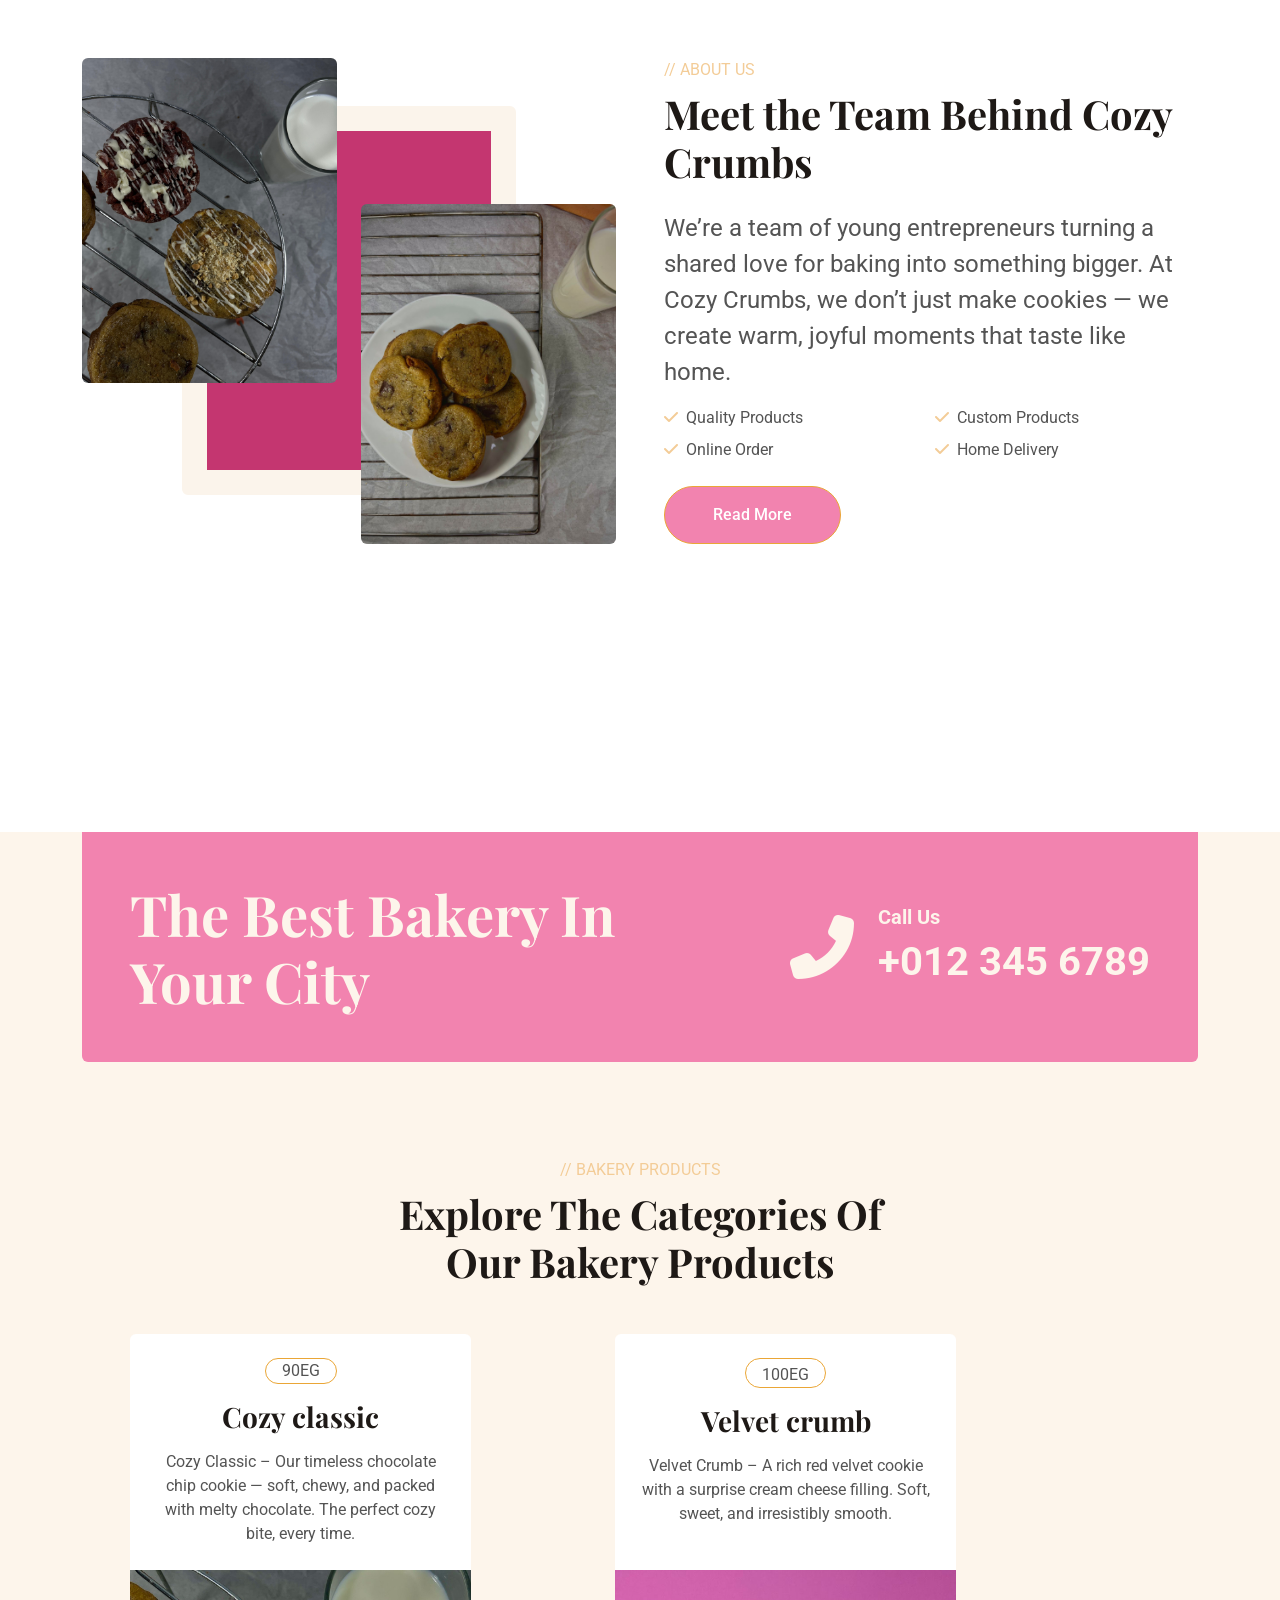
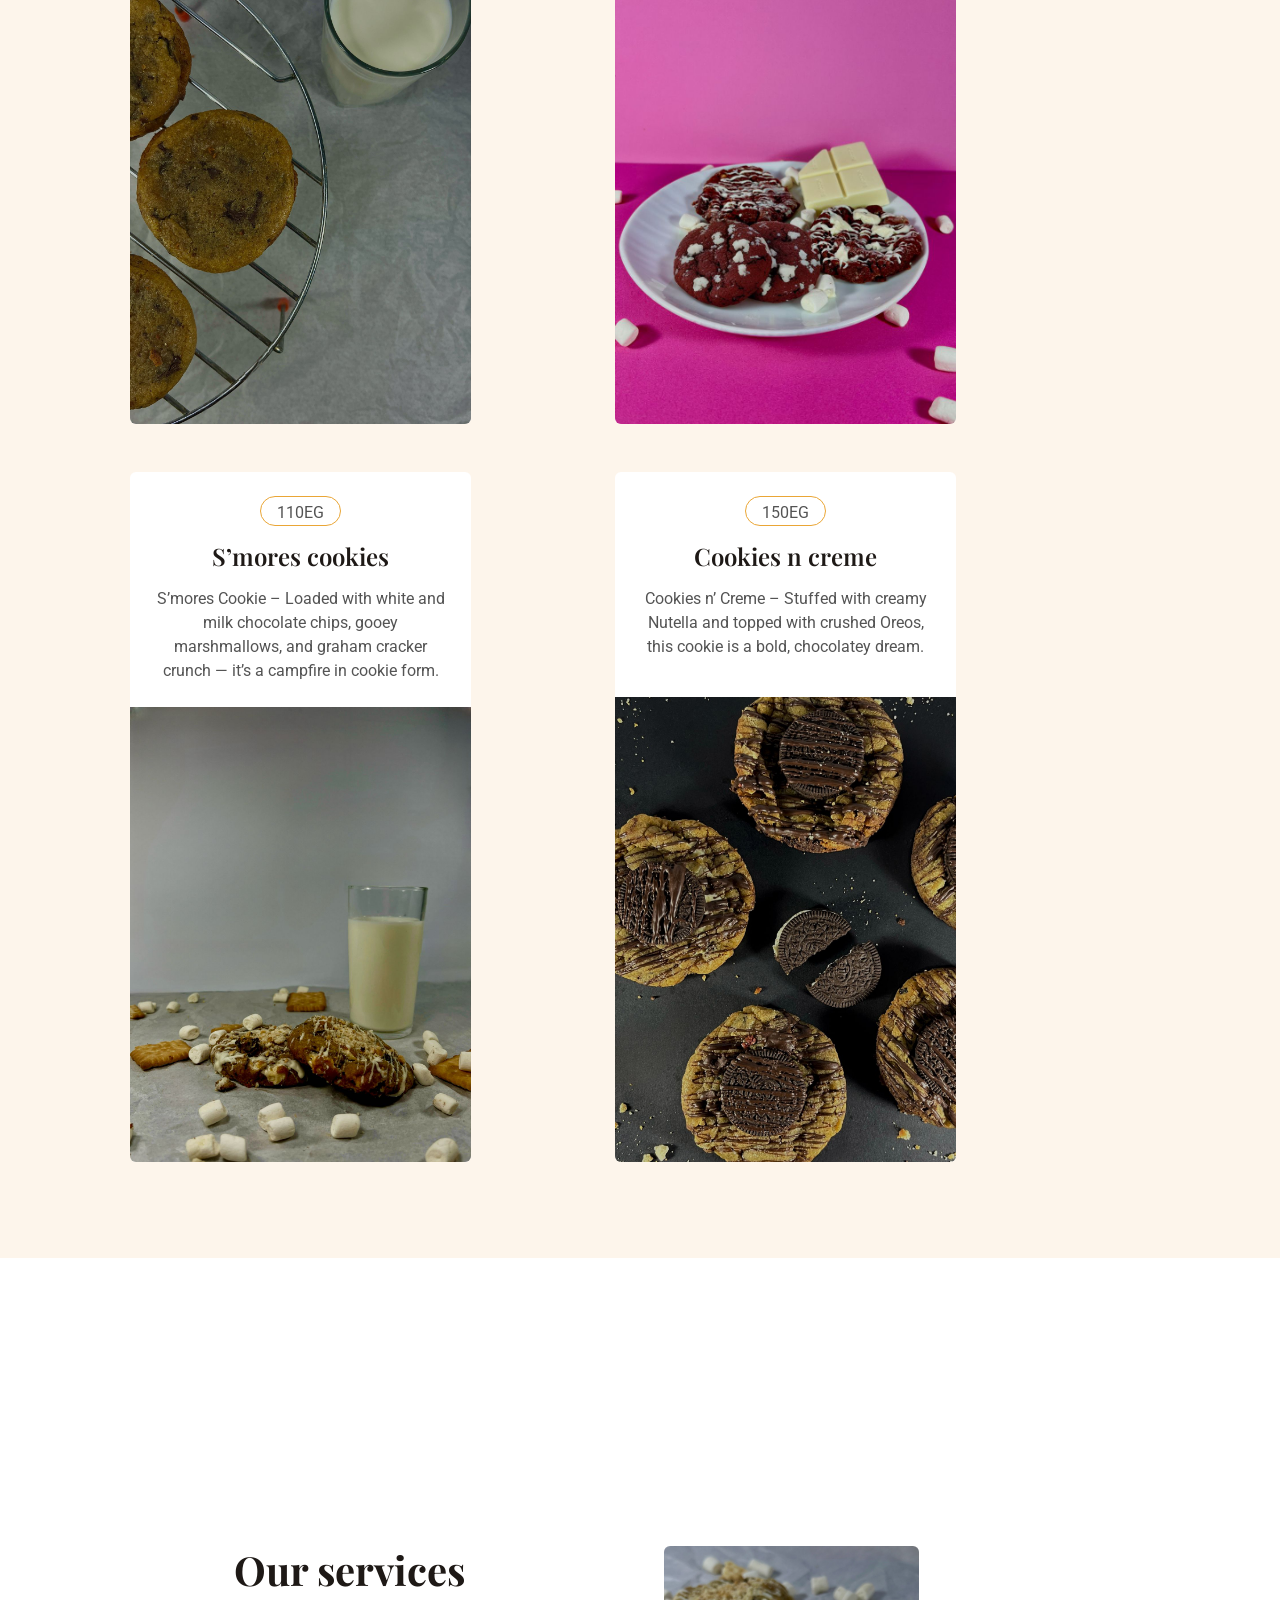
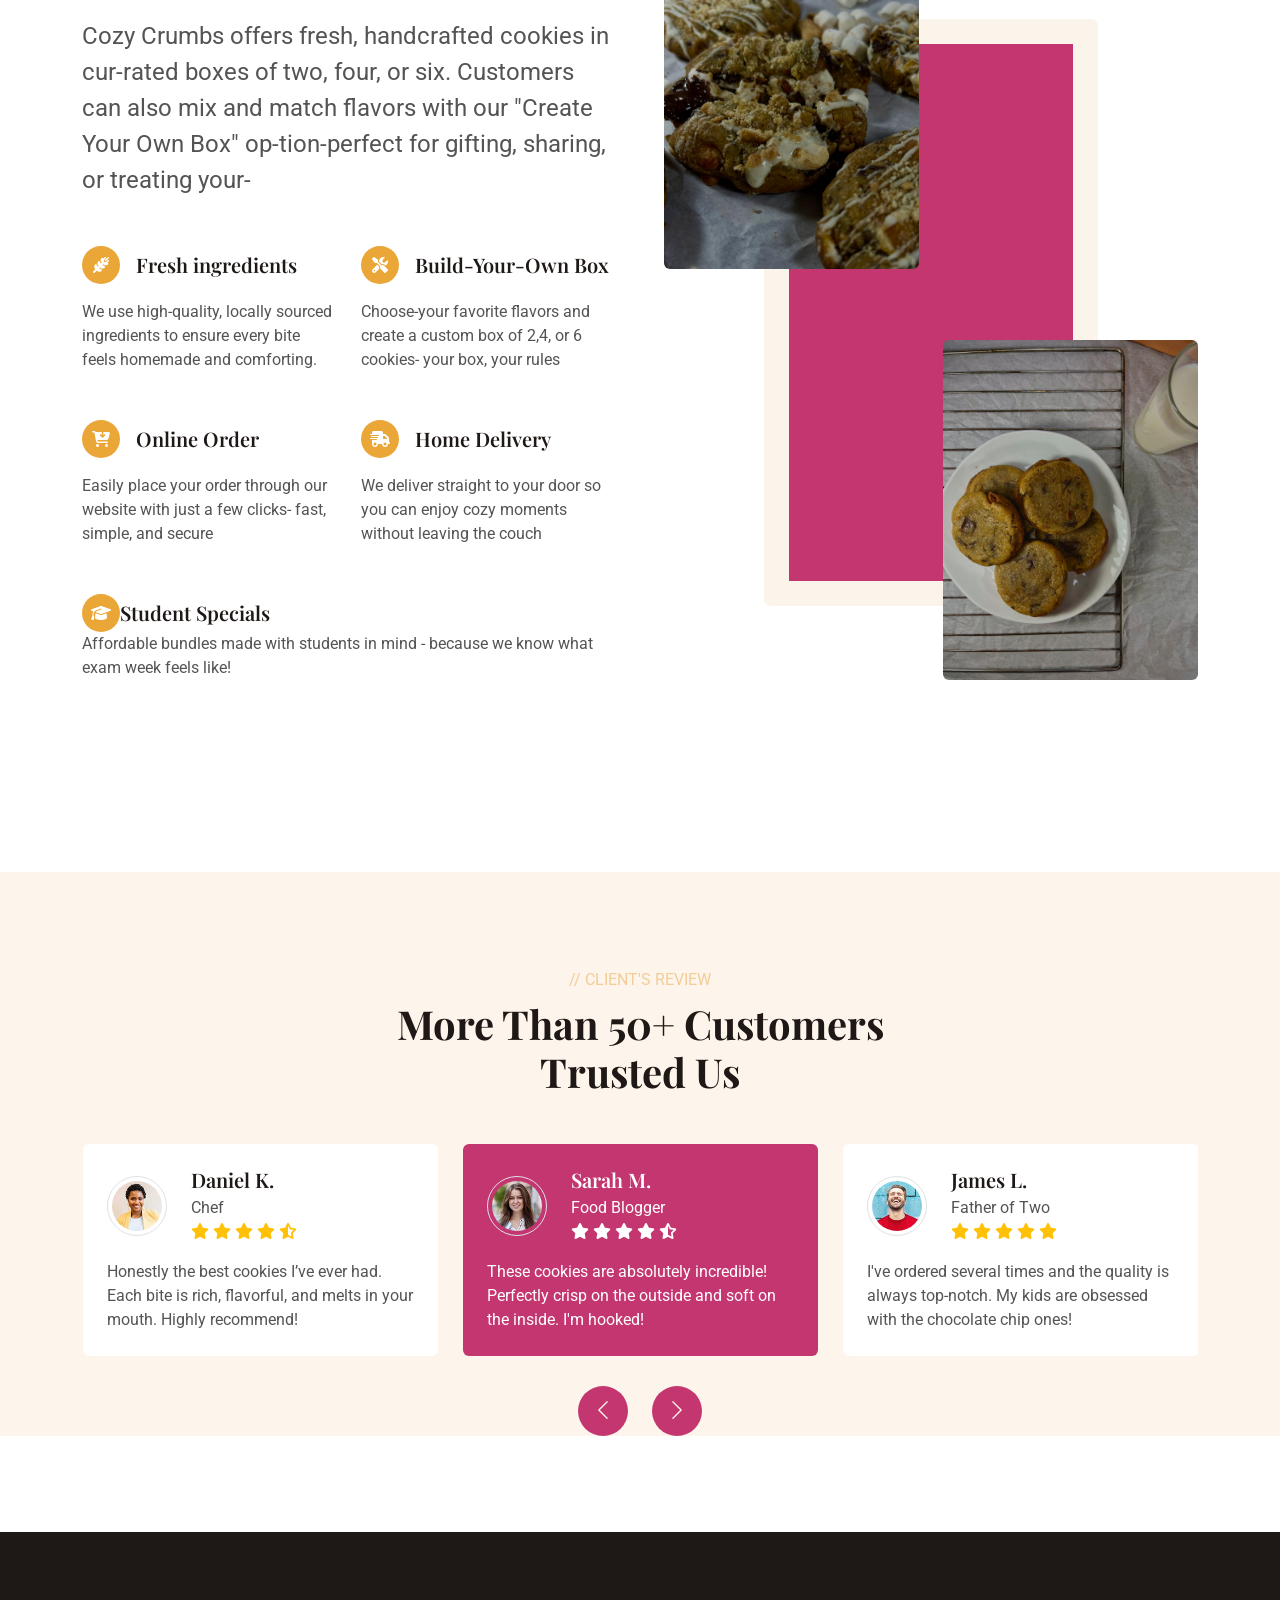
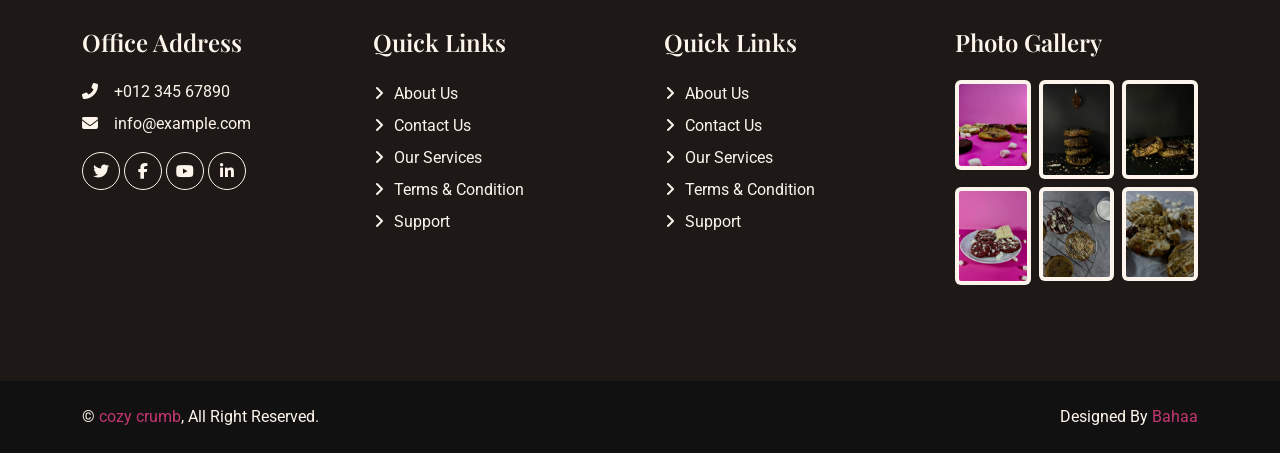
==== commit 48dfe4be: "updates" ====
--- a/index.html
+++ b/index.html
@@ -9,7 +9,7 @@
     <meta content="" name="description">
 
     <!-- Favicon -->
-    <link href="./img/Dark Background.png" rel="icon">
+    <link href="./img/Main Logo with circle.png" rel="icon">
 
     <!-- Google Web Fonts -->
     <link rel="preconnect" href="https://fonts.googleapis.com">
@@ -66,8 +66,8 @@
 
     <!-- Navbar Start -->
     <nav class="navbar navbar-expand-lg navbar-dark fixed-top py-lg-0 px-lg-5 wow fadeIn" data-wow-delay="0.1s">
-        <a href="index.html" class="navbar-brand ms-4 ms-lg-0">
-            <h1 class="text-primary m-0">Baker</h1>
+        <a href="#" class="navbar-brand d-flex align-items-center">
+            <img src="./img/Dark Background.png" alt="Baker Logo" class="me-2 logo">
         </a>
         <button type="button" class="navbar-toggler me-4" data-bs-toggle="collapse" data-bs-target="#navbarCollapse">
             <span class="navbar-toggler-icon"></span>
@@ -106,7 +106,7 @@
                                 <p class="text-primary text-uppercase fw-bold mb-2">Egyptian #1 cookie shop</p>
                                 <h1 class="display-1 text-light mb-4 animated slideInDown">Where every bite feels like home</h1>
                                 
-                                <a href="" class="btn btn-primary rounded-pill py-3 px-5">Read More</a>
+                                <a href="./about.html" class="btn btn-primary rounded-pill py-3 px-5">Read More</a>
                             </div>
                         </div>
                     </div>
@@ -121,7 +121,7 @@
                                 <p class="text-primary text-uppercase fw-bold mb-2">Egyptian #1 cookie shop</p>
                                 <h1 class="display-1 text-light mb-4 animated slideInDown">Where every bite feels like home</h1>
                                 
-                                <a href="" class="btn btn-primary rounded-pill py-3 px-5">Read More</a>
+                                <a href="./about.html" class="btn btn-primary rounded-pill py-3 px-5">Read More</a>
                             </div>
                         </div>
                     </div>
@@ -479,62 +479,82 @@
                 <h1 class="display-6 mb-4">More Than 50+ Customers Trusted Us</h1>
             </div>
             <div class="owl-carousel testimonial-carousel wow fadeInUp" data-wow-delay="0.1s">
+                <!-- Testimonial 1 -->
                 <div class="testimonial-item bg-white rounded p-4">
-                    <div class="d-flex align-items-center mb-4">
+                    <div class="d-flex align-items-center mb-3">
                         <img class="flex-shrink-0 rounded-circle border p-1" src="img/testimonial-1.jpg" alt="">
                         <div class="ms-4">
-                            <h5 class="mb-1">nancy</h5>
-                            <span>client</span>
-                        </div>
-                    </div>
-                    <p class="mb-0">Working with this team was a game-changer! They understood my vision and brought it to life flawlessly.</p>
-                </div>
+                            <h5 class="mb-1">Sarah M.</h5>
+                            <span>Food Blogger</span>
+                            <div class="text-warning">
+                                <i class="fas fa-star"></i>
+                                <i class="fas fa-star"></i>
+                                <i class="fas fa-star"></i>
+                                <i class="fas fa-star"></i>
+                                <i class="fas fa-star-half-alt"></i>
+                            </div>
+                        </div>
+                    </div>
+                    <p class="mb-0">These cookies are absolutely incredible! Perfectly crisp on the outside and soft on the inside. I'm hooked!</p>
+                </div>
+                <!-- Testimonial 2 -->
                 <div class="testimonial-item bg-white rounded p-4">
-                    <div class="d-flex align-items-center mb-4">
+                    <div class="d-flex align-items-center mb-3">
                         <img class="flex-shrink-0 rounded-circle border p-1" src="img/testimonial-2.jpg" alt="">
                         <div class="ms-4">
-                            <h5 class="mb-1">amir</h5>
-                            <span>client</span>
-                        </div>
-                    </div>
-                    <p class="mb-0">Absolutely professional from start to finish. The communication, design, and delivery were top-notch.</p>
-                </div>
+                            <h5 class="mb-1">James L.</h5>
+                            <span>Father of Two</span>
+                            <div class="text-warning">
+                                <i class="fas fa-star"></i>
+                                <i class="fas fa-star"></i>
+                                <i class="fas fa-star"></i>
+                                <i class="fas fa-star"></i>
+                                <i class="fas fa-star"></i>
+                            </div>
+                        </div>
+                    </div>
+                    <p class="mb-0">I've ordered several times and the quality is always top-notch. My kids are obsessed with the chocolate chip ones!</p>
+                </div>
+                <!-- Testimonial 3 -->
                 <div class="testimonial-item bg-white rounded p-4">
-                    <div class="d-flex align-items-center mb-4">
+                    <div class="d-flex align-items-center mb-3">
                         <img class="flex-shrink-0 rounded-circle border p-1" src="img/testimonial-3.jpg" alt="">
                         <div class="ms-4">
-                            <h5 class="mb-1">mohamed</h5>
-                            <span>client</span>
-                        </div>
-                    </div>
-                    <p class="mb-0">I was impressed by the attention to detail and commitment to quality. Highly recommend their services!</p>
-                </div>
+                            <h5 class="mb-1">Emily R.</h5>
+                            <span>Marketing Executive</span>
+                            <div class="text-warning">
+                                <i class="fas fa-star"></i>
+                                <i class="fas fa-star"></i>
+                                <i class="fas fa-star"></i>
+                                <i class="fas fa-star"></i>
+                                <i class="far fa-star"></i>
+                            </div>
+                        </div>
+                    </div>
+                    <p class="mb-0">Fresh, delicious, and delivered on time. You can tell they’re made with love and real ingredients.</p>
+                </div>
+                <!-- Testimonial 4 -->
                 <div class="testimonial-item bg-white rounded p-4">
-                    <div class="d-flex align-items-center mb-4">
+                    <div class="d-flex align-items-center mb-3">
                         <img class="flex-shrink-0 rounded-circle border p-1" src="img/testimonial-4.jpg" alt="">
                         <div class="ms-4">
-                            <h5 class="mb-1">ahmed</h5>
-                            <span>client</span>
-                        </div>
-                    </div>
-                    <p class="mb-0">Great experience! Fast turnaround and exceeded my expectations in every aspect.</p>
-                </div>
-            </div>
-            <div class="bg-primary-bb text-light rounded-top p-5 my-6 mb-0 wow fadeInUp" data-wow-delay="0.1s">
-                <div class="row align-items-center">
-                    <div class="col-md-6">
-                        <h1 class="display-4 text-light mb-0">Subscribe Our Newsletter</h1>
-                    </div>
-                    <div class="col-md-6 text-md-end">
-                        <div class="position-relative">
-                            <input class="form-control bg-transparent border-light w-100 py-3 ps-4 pe-5" type="text" placeholder="Your email">
-                            <button type="button" class="btn btn-dark py-2 px-3 position-absolute top-0 end-0 mt-2 me-2">SignUp</button>
-                        </div>
-                    </div>
-                </div>
-            </div>
-        </div>
-    </div>
+                            <h5 class="mb-1">Daniel K.</h5>
+                            <span>Chef</span>
+                            <div class="text-warning">
+                                <i class="fas fa-star"></i>
+                                <i class="fas fa-star"></i>
+                                <i class="fas fa-star"></i>
+                                <i class="fas fa-star"></i>
+                                <i class="fas fa-star-half-alt"></i>
+                            </div>
+                        </div>
+                    </div>
+                    <p class="mb-0">Honestly the best cookies I’ve ever had. Each bite is rich, flavorful, and melts in your mouth. Highly recommend!</p>
+                </div>
+            </div>
+        </div>
+    </div>
+    
     <!-- Testimonial End -->
 
 
@@ -581,16 +601,16 @@
             <a class="btn btn-link" href="./about.html">About Us</a>
             <a class="btn btn-link" href="./contact.html">Contact Us</a>
             <a class="btn btn-link" href="./service.html">Our Services</a>
-            <a class="btn btn-link" href="">Terms & Condition</a>
-            <a class="btn btn-link" href="">Support</a>
+            <a class="btn btn-link" href="./contact.html">Terms & Condition</a>
+            <a class="btn btn-link" href="./contact.html">Support</a>
           </div>
           <div class="col-lg-3 col-md-6">
             <h4 class="text-light mb-4">Quick Links</h4>
             <a class="btn btn-link" href="./about.html">About Us</a>
             <a class="btn btn-link" href="./contact.html">Contact Us</a>
             <a class="btn btn-link" href="./service.html">Our Services</a>
-            <a class="btn btn-link" href="">Terms & Condition</a>
-            <a class="btn btn-link" href="">Support</a>
+            <a class="btn btn-link" href="./contact.html">Terms & Condition</a>
+            <a class="btn btn-link" href="./contact.html">Support</a>
           </div>
           <div class="col-lg-3 col-md-6">
             <h4 class="text-light mb-4">Photo Gallery</h4>
@@ -646,18 +666,21 @@
 
 
     <!-- Copyright Start -->
-    <div class="container-fluid copyright text-light py-4 wow fadeIn" data-wow-delay="0.1s">
-        <div class="container">
-            <div class="row">
-                <div class="col-md-6 text-center text-md-start mb-3 mb-md-0">
-                    &copy; <a href="#">Your Site Name</a>, All Right Reserved.
-                </div>
-                <div class="col-md-6 text-center text-md-end">
-                    <!--/*** This template is free as long as you keep the footer author’s credit link/attribution link/backlink. If you'd like to use the template without the footer author’s credit link/attribution link/backlink, you can purchase the Credit Removal License from "https://htmlcodex.com/credit-removal". Thank you for your support. ***/-->
-                    Designed By <a href="">Bahaa</a>
-                </div>
-            </div>
-        </div>
+    <div
+      class="container-fluid copyright text-light py-4 wow fadeIn"
+      data-wow-delay="0.1s"
+    >
+      <div class="container">
+        <div class="row">
+          <div class="col-md-6 text-center text-md-start mb-3 mb-md-0">
+            &copy; <a href="#">cozy crumb</a>, All Right Reserved.
+          </div>
+          <div class="col-md-6 text-center text-md-end">
+            <!--/*** This template is free as long as you keep the footer author’s credit link/attribution link/backlink. If you'd like to use the template without the footer author’s credit link/attribution link/backlink, you can purchase the Credit Removal License from "https://htmlcodex.com/credit-removal". Thank you for your support. ***/-->
+            Designed By <a href="">Bahaa</a>
+          </div>
+        </div>
+      </div>
     </div>
     <!-- Copyright End -->
 
--- a/css/style.css
+++ b/css/style.css
@@ -167,6 +167,10 @@
 /*** Navbar ***/
 .navbar {
     background-color: var(--primary) !important;
+}
+
+.logo{
+    height: 120px;
 }
 
 .navbar .dropdown-toggle::after {
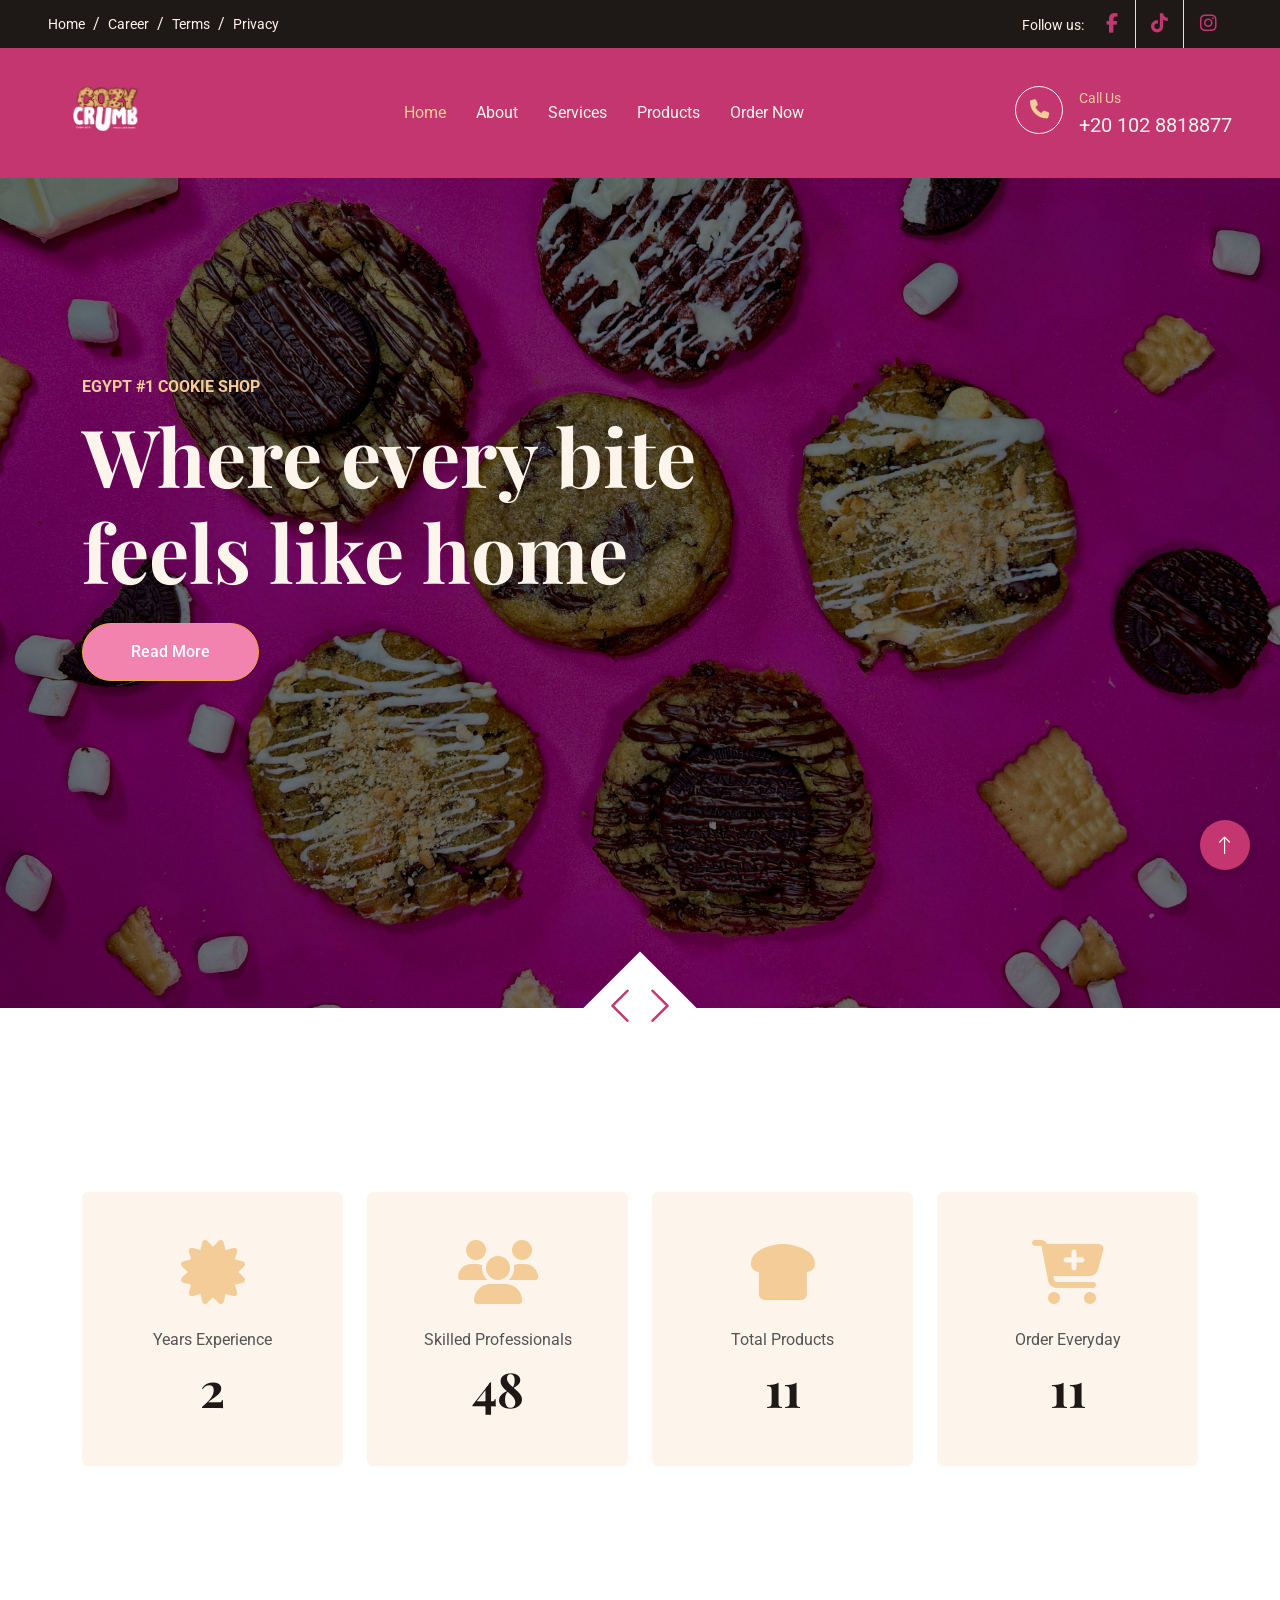
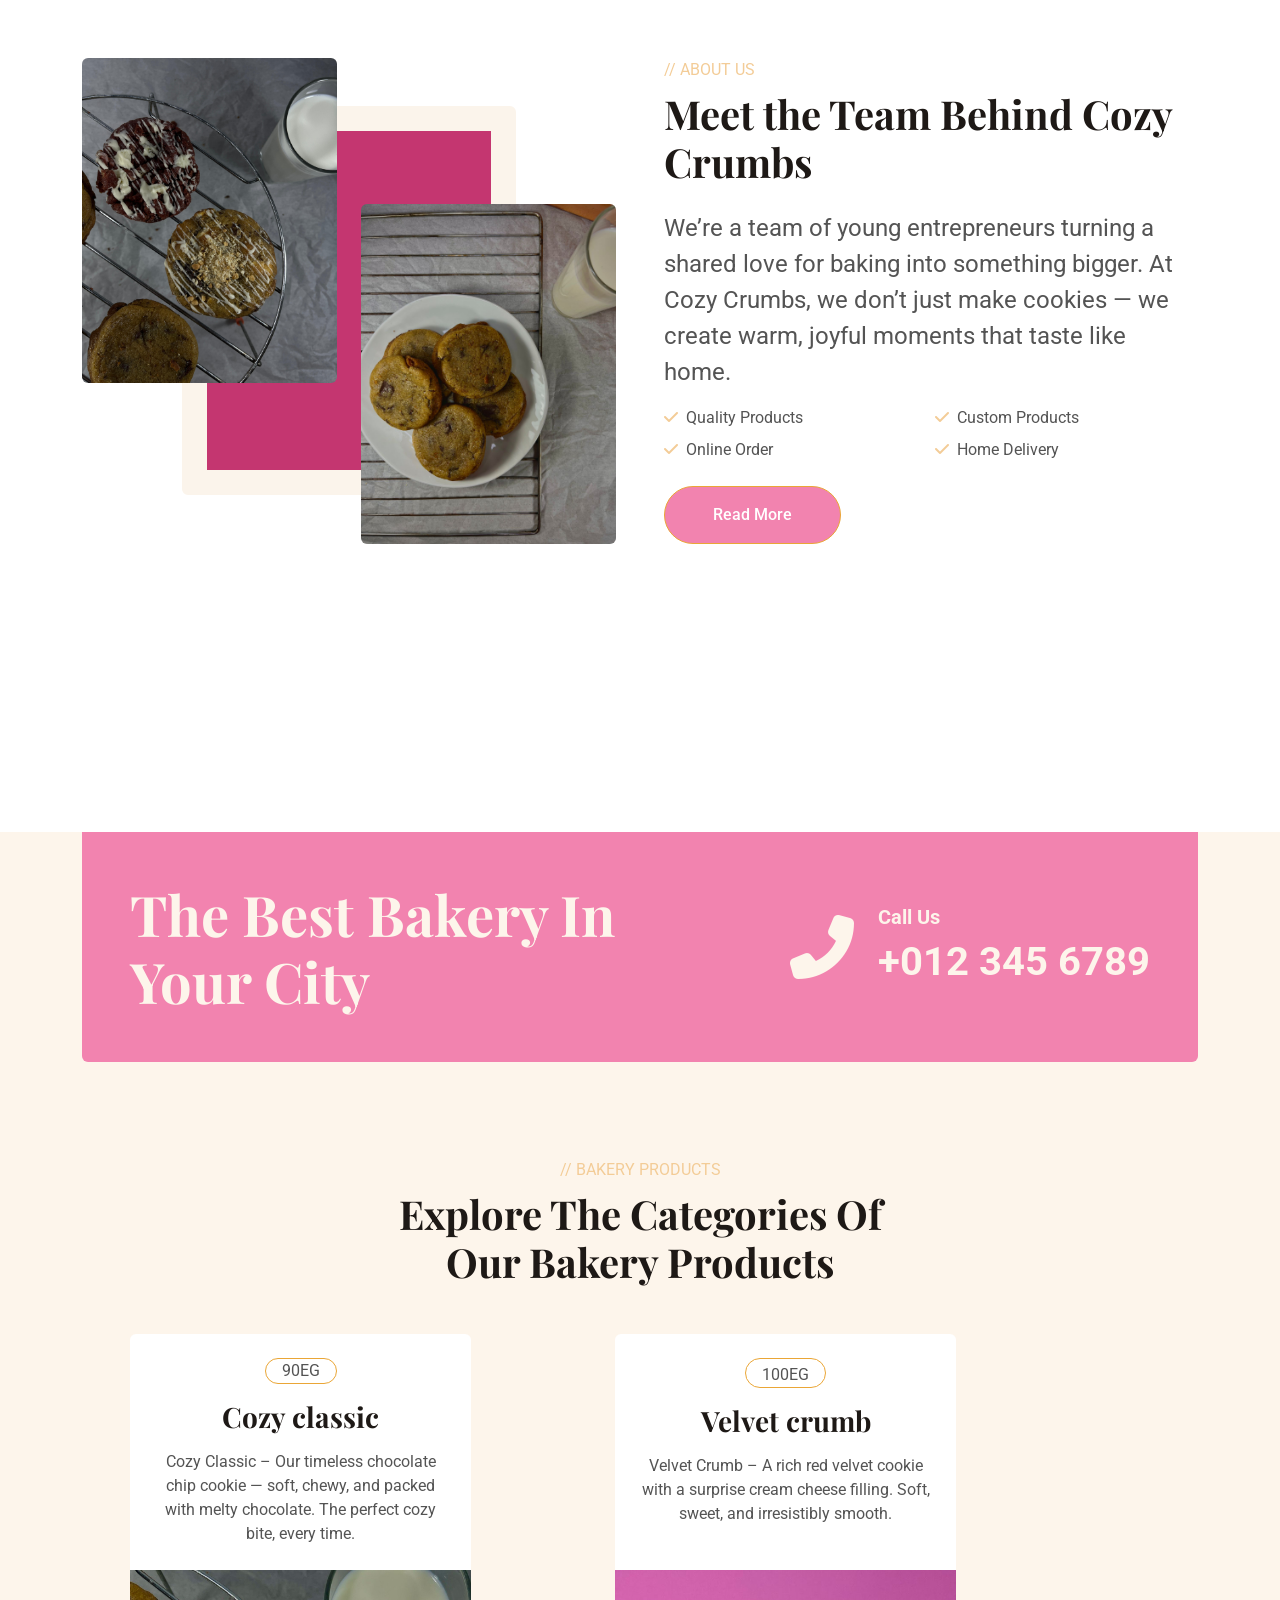
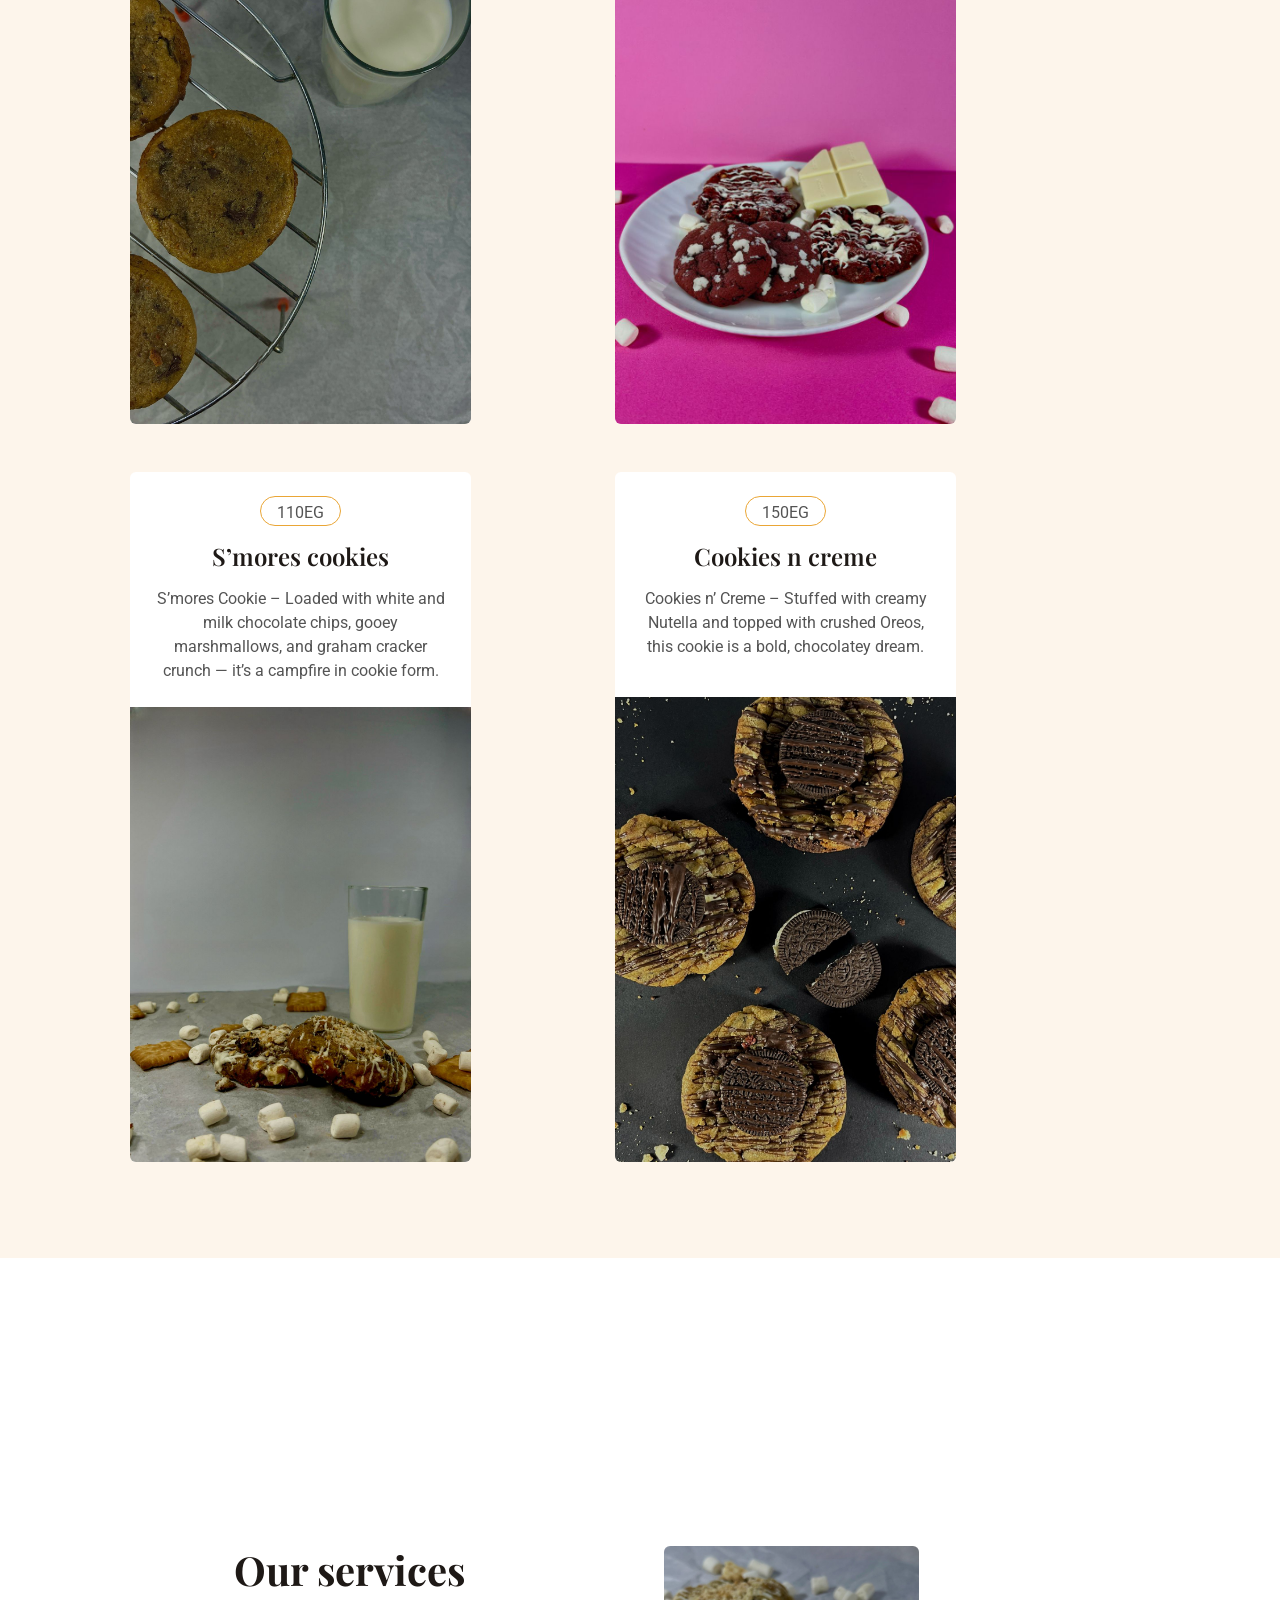
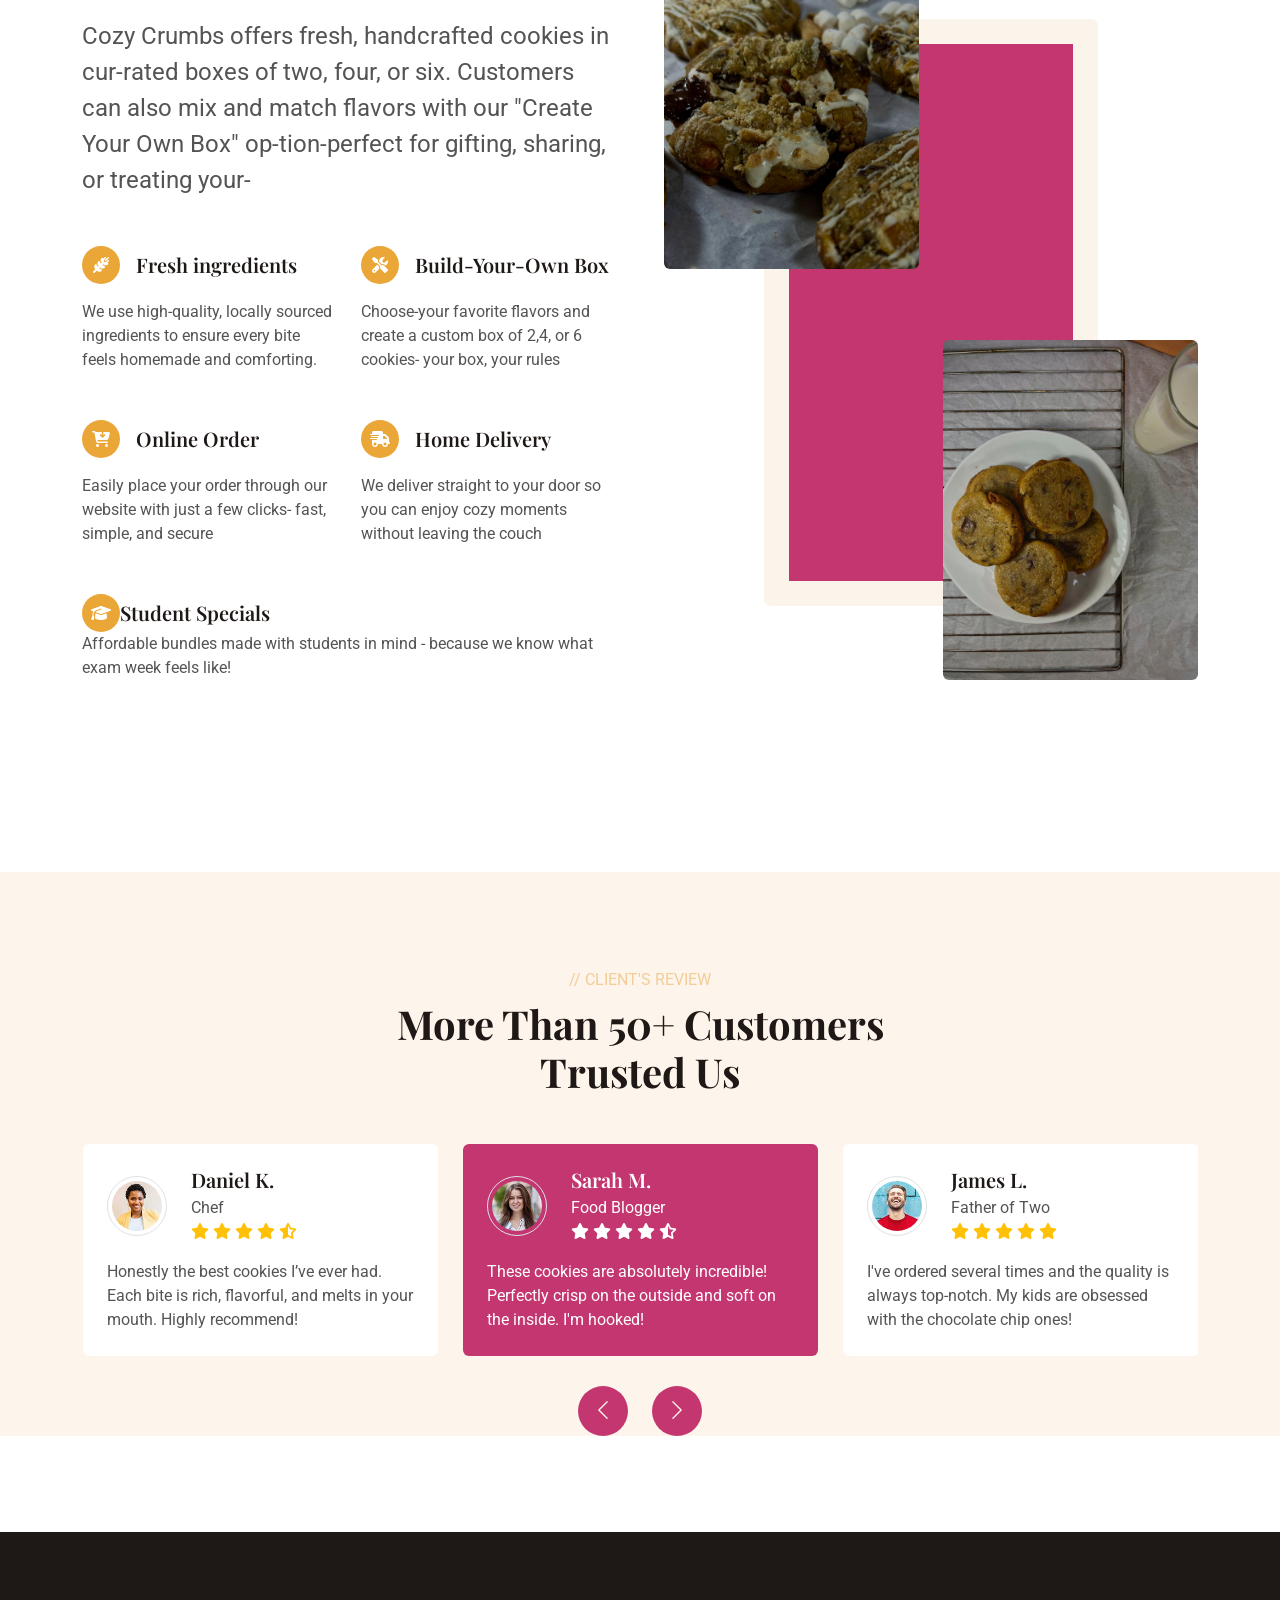
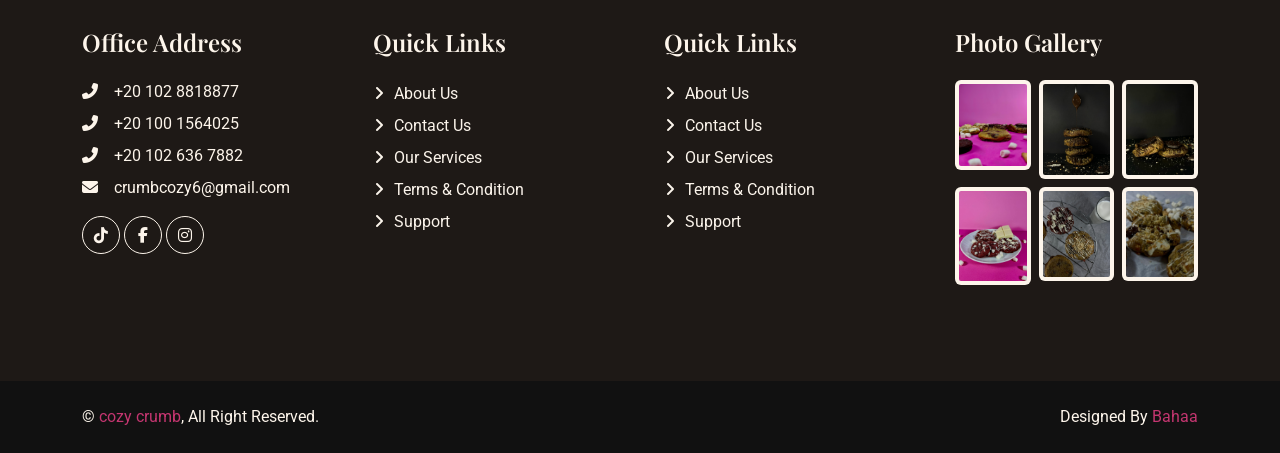
==== commit e249291e: "updates" ====
--- a/index.html
+++ b/index.html
@@ -53,10 +53,9 @@
             <div class="col-lg-6 px-5 text-end">
                 <small>Follow us:</small>
                 <div class="h-100 d-inline-flex align-items-center social-icons">
-                    <a class="btn-lg-square border-end rounded-0" href="#"><i class="fab fa-facebook-f"></i></a>
-                    <a class="btn-lg-square border-end rounded-0" href="#"><i class="fab fa-twitter"></i></a>
-                    <a class="btn-lg-square border-end rounded-0" href="#"><i class="fab fa-linkedin-in"></i></a>
-                    <a class="btn-lg-square pe-0" href="#"><i class="fab fa-instagram"></i></a>
+                    <a class="btn-lg-square border-end rounded-0" href="https://www.facebook.com/share/1CGVSCTUkH/?mibextid=wwXIfr"><i class="fab fa-facebook-f"></i></a>
+                    <a class="btn-lg-square border-end rounded-0" href="https://www.tiktok.com/@cozycrumb._?_t=ZS-8w1v5jCQLRY&_r=1"><i class="fa-brands fa-tiktok"></i></a>
+                    <a class="btn-lg-square pe-0" href="https://www.instagram.com/cozycrumb._?igsh=aWhvNHNja3pramR2&utm_source=qr"><i class="fab fa-instagram"></i></a>
                 </div>
             </div>
         </div>
@@ -78,7 +77,7 @@
                 <a href="about.html" class="nav-item nav-link">About</a>
                 <a href="service.html" class="nav-item nav-link">Services</a>
                 <a href="product.html" class="nav-item nav-link">Products</a>
-                <a href="contact.html" class="nav-item nav-link">Contact</a>
+                <a href="contact.html" class="nav-item nav-link">Order Now</a>
             </div>
             <div class=" d-none d-lg-flex">
                 <div class="flex-shrink-0 btn-lg-square border border-light rounded-circle">
@@ -86,7 +85,7 @@
                 </div>
                 <div class="ps-3">
                     <small class="text-primary mb-0">Call Us</small>
-                    <p class="text-light fs-5 mb-0">+012 345 6789</p>
+                    <p class="text-light fs-5 mb-0">+20 102 8818877</p>
                 </div>
             </div>
         </div>
@@ -103,7 +102,7 @@
                     <div class="container">
                         <div class="row justify-content-start">
                             <div class="col-lg-8">
-                                <p class="text-primary text-uppercase fw-bold mb-2">Egyptian #1 cookie shop</p>
+                                <p class="text-primary text-uppercase fw-bold mb-2">Egypt #1 cookie shop</p>
                                 <h1 class="display-1 text-light mb-4 animated slideInDown">Where every bite feels like home</h1>
                                 
                                 <a href="./about.html" class="btn btn-primary rounded-pill py-3 px-5">Read More</a>
@@ -118,7 +117,7 @@
                     <div class="container">
                         <div class="row justify-content-start">
                             <div class="col-lg-8">
-                                <p class="text-primary text-uppercase fw-bold mb-2">Egyptian #1 cookie shop</p>
+                                <p class="text-primary text-uppercase fw-bold mb-2">Egypt #1 cookie shop</p>
                                 <h1 class="display-1 text-light mb-4 animated slideInDown">Where every bite feels like home</h1>
                                 
                                 <a href="./about.html" class="btn btn-primary rounded-pill py-3 px-5">Read More</a>
@@ -568,31 +567,31 @@
           <div class="col-lg-3 col-md-6">
             <h4 class="text-light mb-4">Office Address</h4>
             <p class="mb-2">
-              <i class="fa fa-phone-alt me-3"></i>+012 345 67890
+              <i class="fa fa-phone-alt me-3"></i>+20 102 8818877
             </p>
             <p class="mb-2">
-              <i class="fa fa-envelope me-3"></i>info@example.com
+              <i class="fa fa-phone-alt me-3"></i>+20 100 1564025
+            </p>
+            <p class="mb-2">
+              <i class="fa fa-phone-alt me-3"></i>+20 102 636 7882
+            </p>
+            <p class="mb-2">
+              <i class="fa fa-envelope me-3"></i>crumbcozy6@gmail.com            
             </p>
             <div class="d-flex pt-2">
               <a
                 class="btn btn-square btn-outline-light rounded-circle me-1"
-                href=""
-                ><i class="fab fa-twitter"></i
-              ></a>
+                href="https://www.tiktok.com/@cozycrumb._?_t=ZS-8w1v5jCQLRY&_r=1"
+                ><i class="fa-brands fa-tiktok"></i></a>
               <a
                 class="btn btn-square btn-outline-light rounded-circle me-1"
-                href=""
+                href="https://www.facebook.com/share/1CGVSCTUkH/?mibextid=wwXIfr"
                 ><i class="fab fa-facebook-f"></i
               ></a>
               <a
-                class="btn btn-square btn-outline-light rounded-circle me-1"
-                href=""
-                ><i class="fab fa-youtube"></i
-              ></a>
-              <a
                 class="btn btn-square btn-outline-light rounded-circle me-0"
-                href=""
-                ><i class="fab fa-linkedin-in"></i
+                href="https://www.instagram.com/cozycrumb._?igsh=aWhvNHNja3pramR2&utm_source=qr"
+                ><i class="fab fa-instagram"></i
               ></a>
             </div>
           </div>
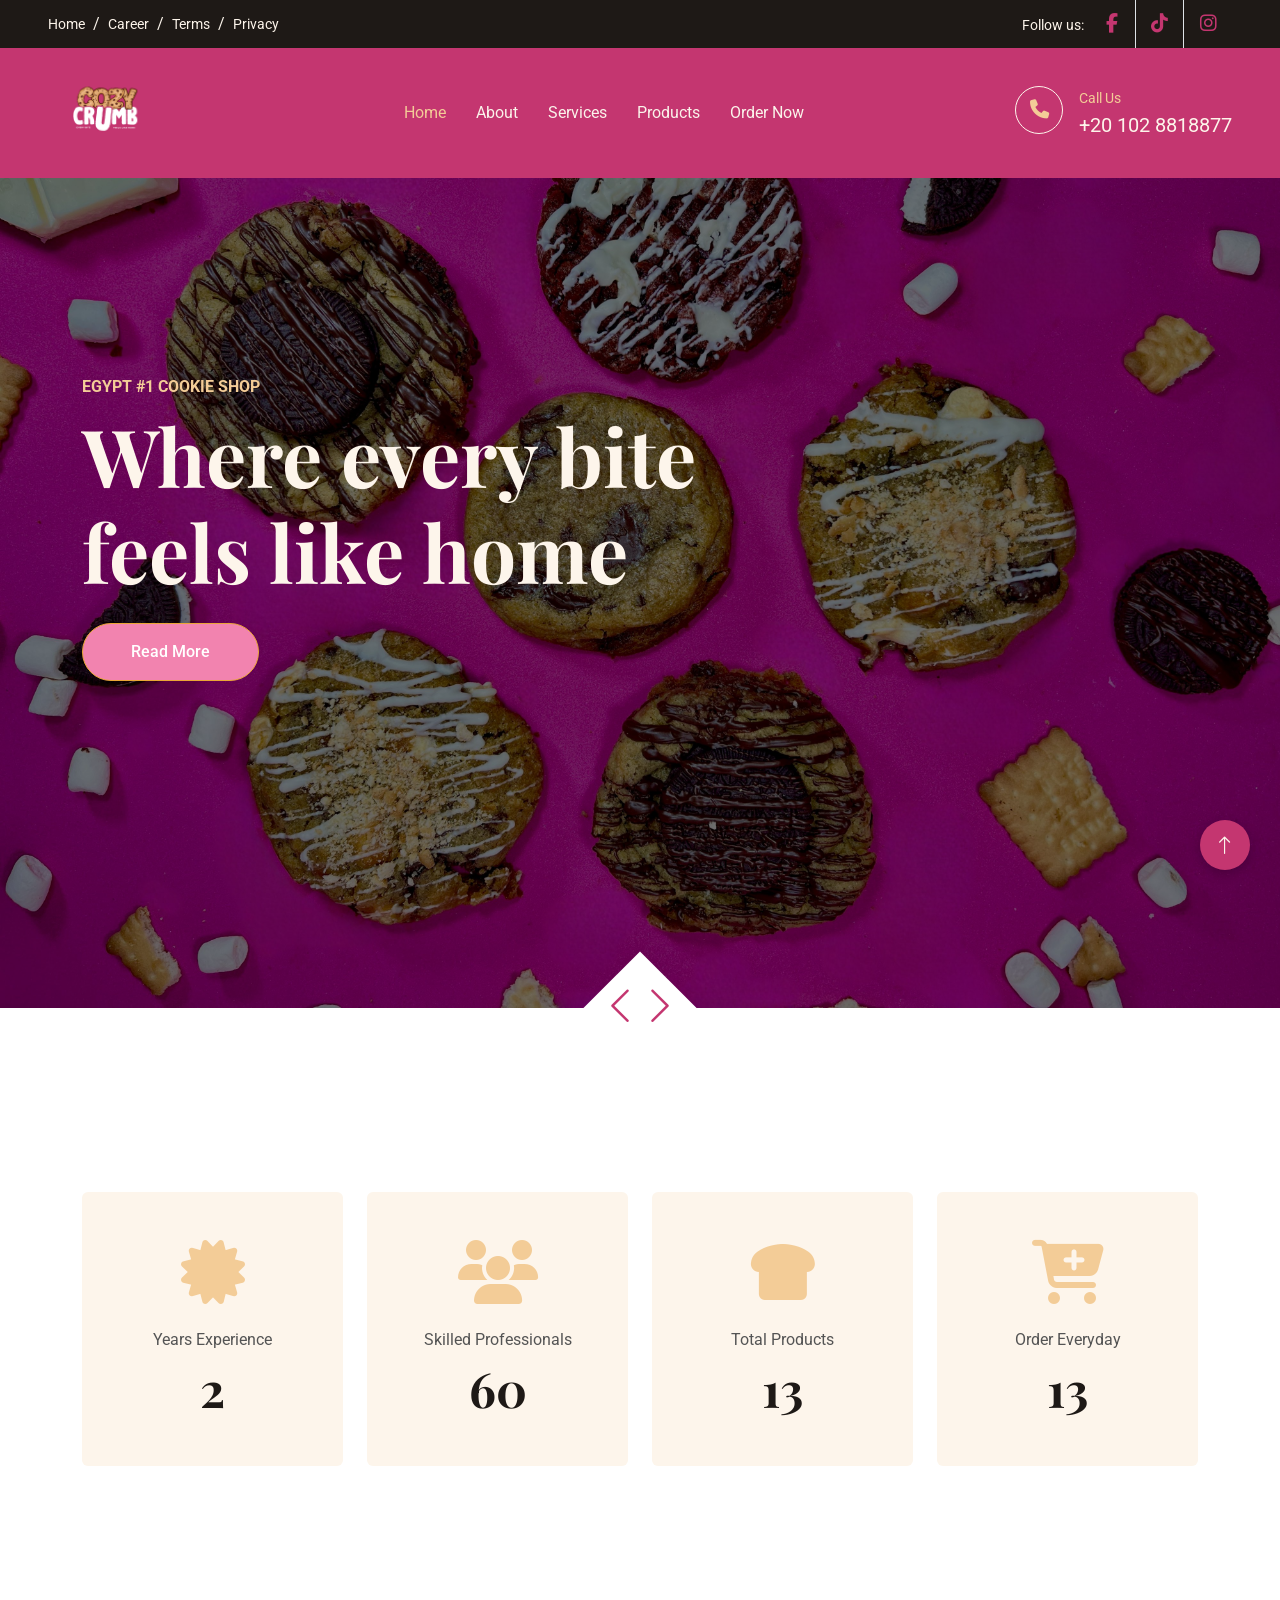
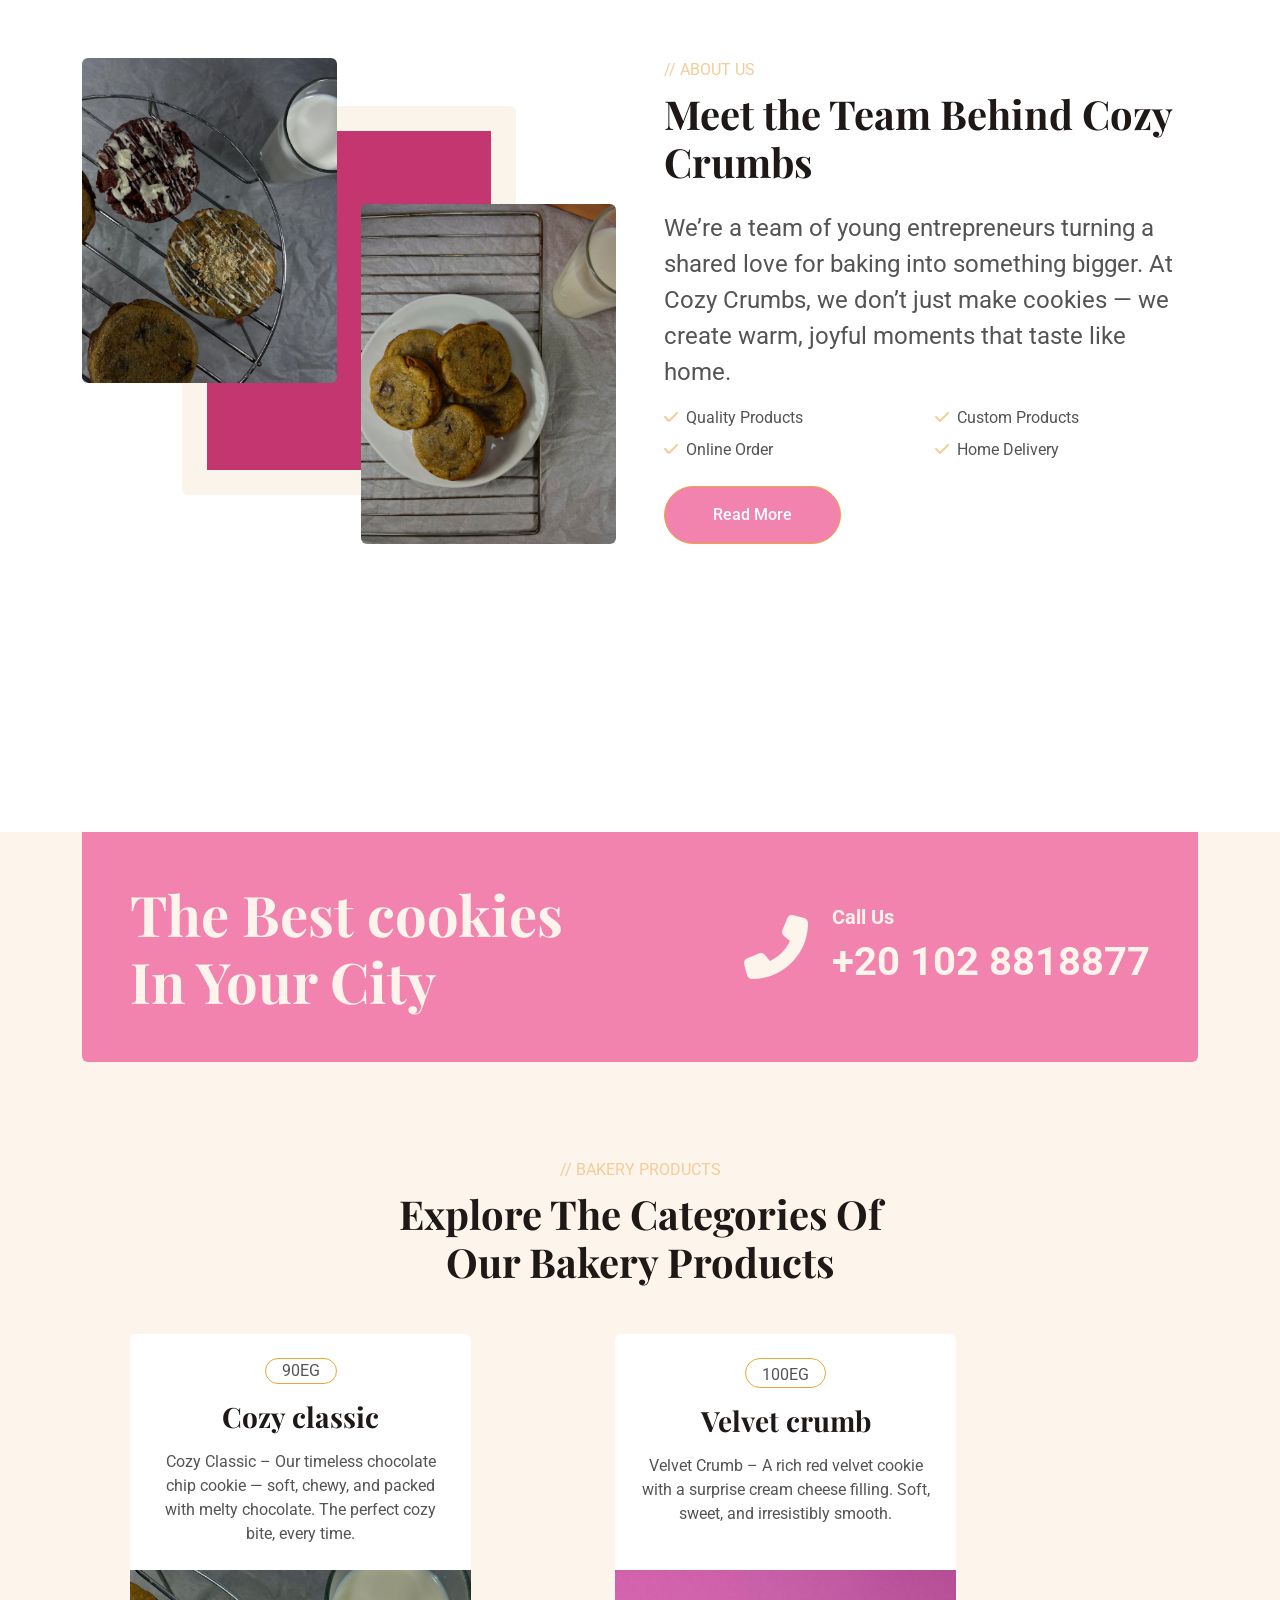
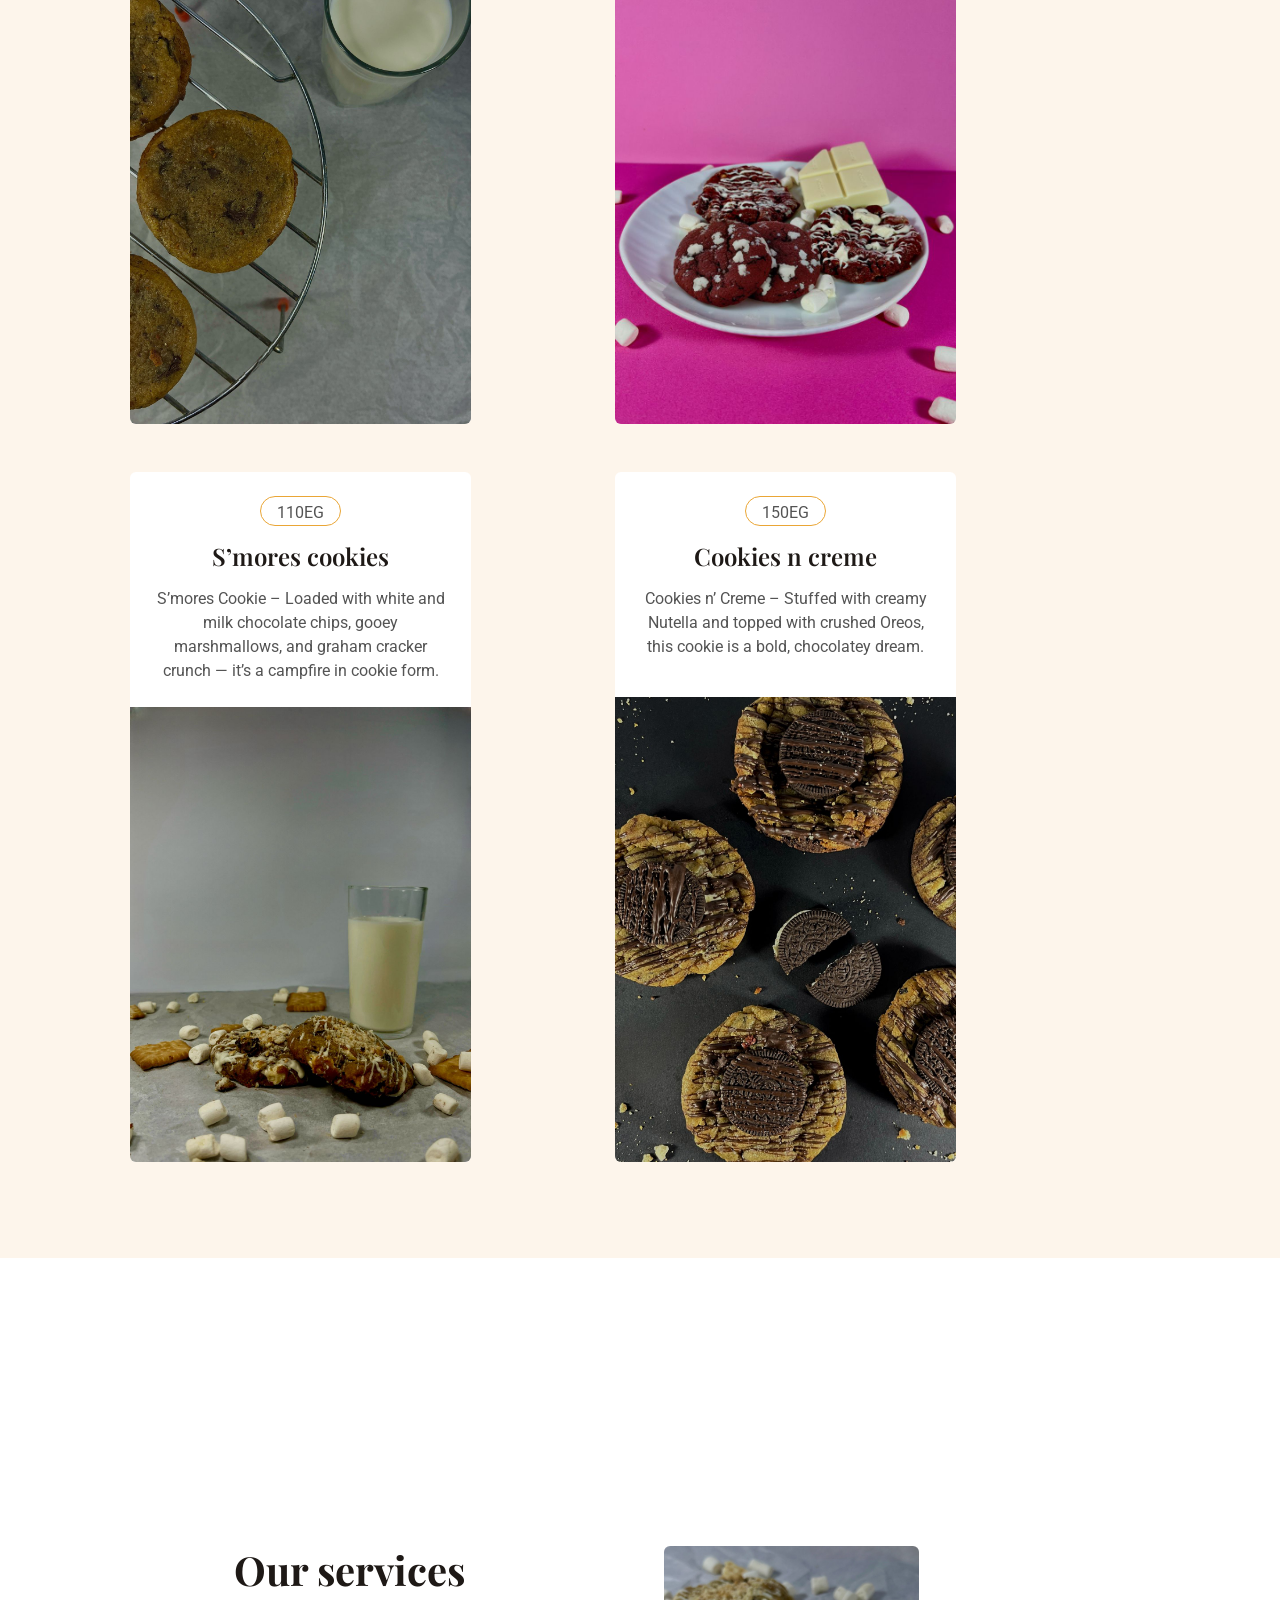
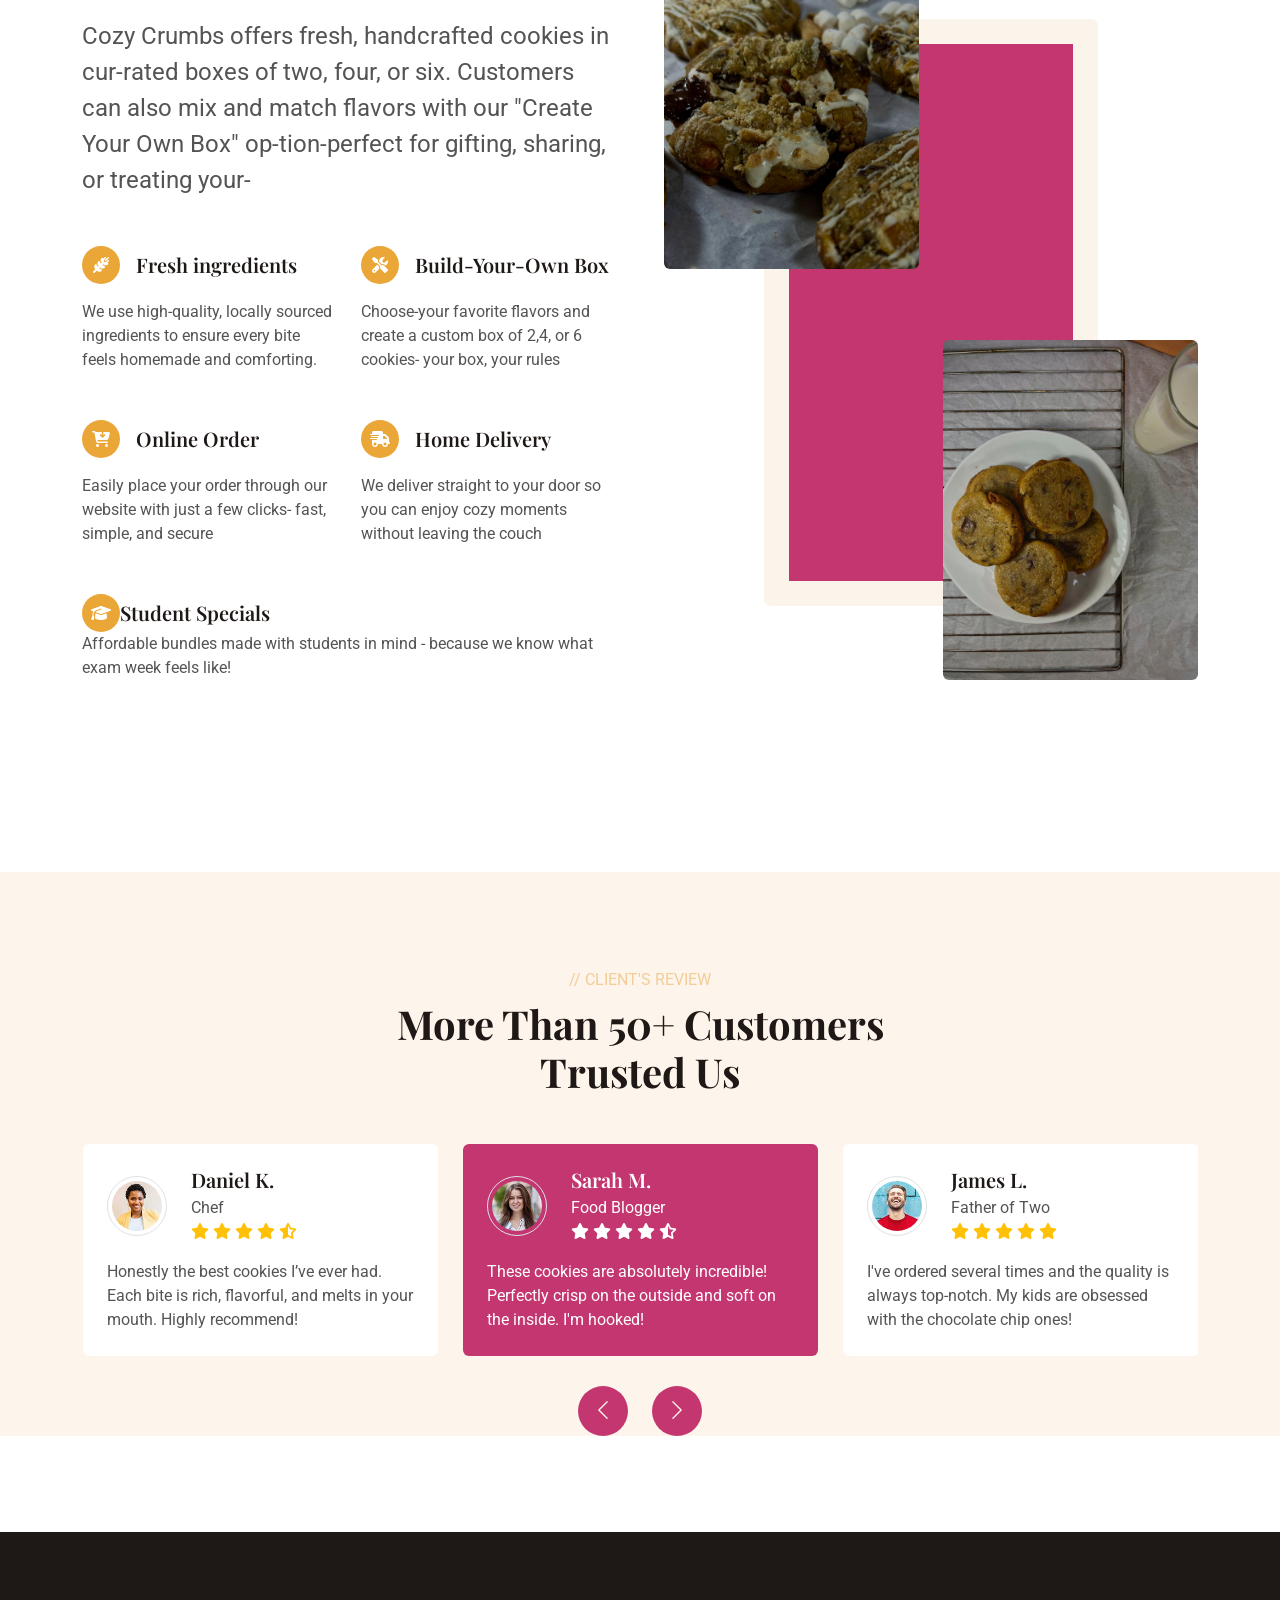
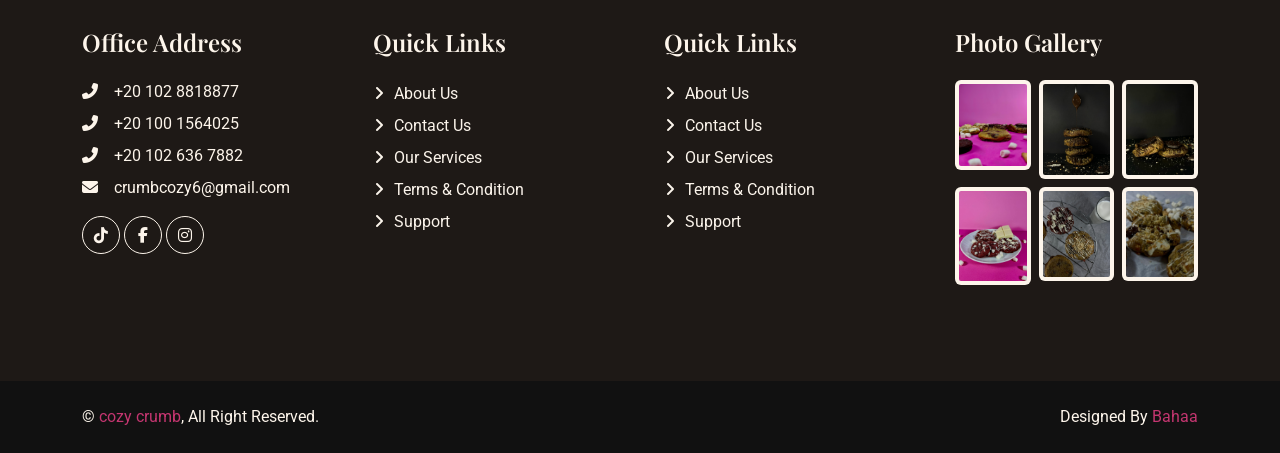
==== commit a244172c: "final" ====
--- a/index.html
+++ b/index.html
@@ -217,14 +217,14 @@
             <div class="bg-primary-bb text-light rounded-bottom p-5 my-6 mt-0 wow fadeInUp" data-wow-delay="0.1s">
                 <div class="row g-4 align-items-center">
                     <div class="col-lg-6">
-                        <h1 class="display-4 text-light mb-0">The Best Bakery In Your City</h1>
+                        <h1 class="display-4 text-light mb-0">The Best cookies In Your City</h1>
                     </div>
                     <div class="col-lg-6 text-lg-end">
                         <div class="d-inline-flex align-items-center text-start">
                             <i class="fa fa-phone-alt fa-4x flex-shrink-0"></i>
                             <div class="ms-4">
                                 <p class="fs-5 fw-bold mb-0">Call Us</p>
-                                <p class="fs-1 fw-bold mb-0">+012 345 6789</p>
+                                <p class="fs-1 fw-bold mb-0">+20 102 8818877</p>
                             </div>
                         </div>
                     </div>
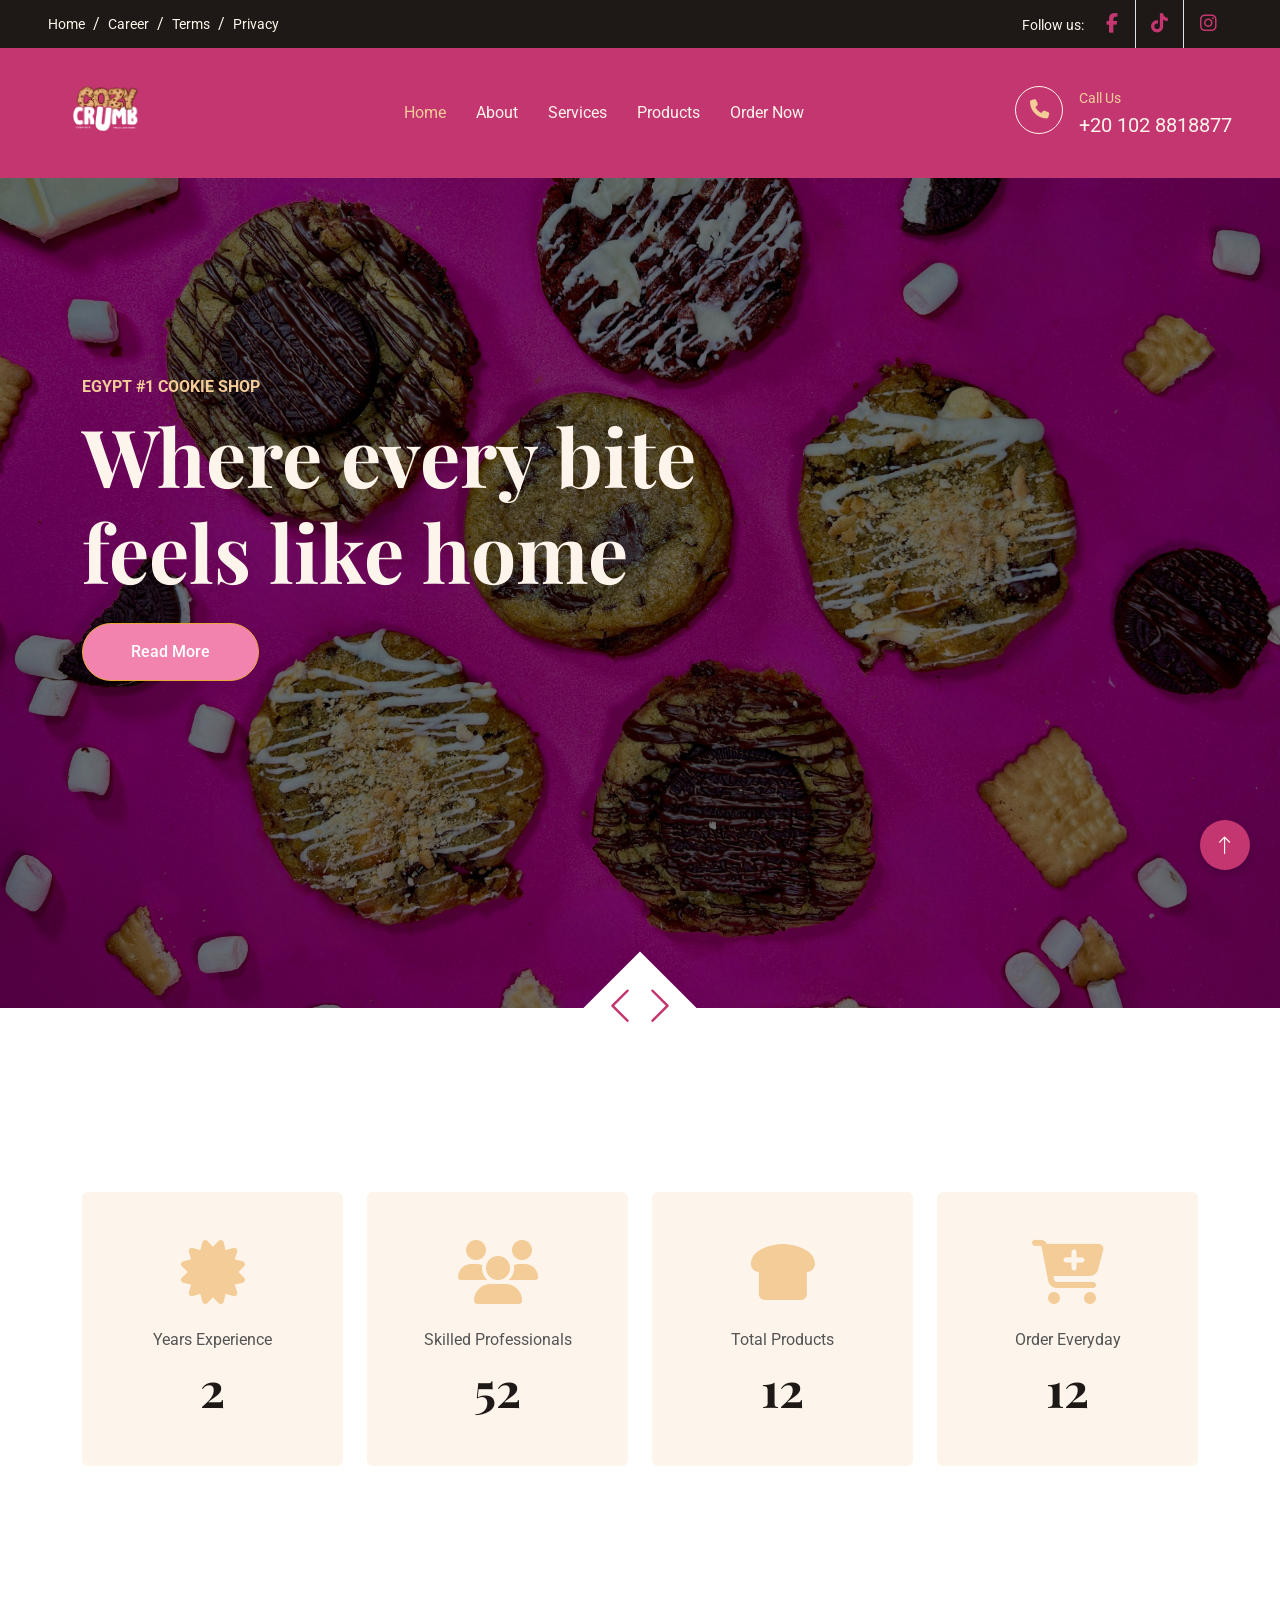
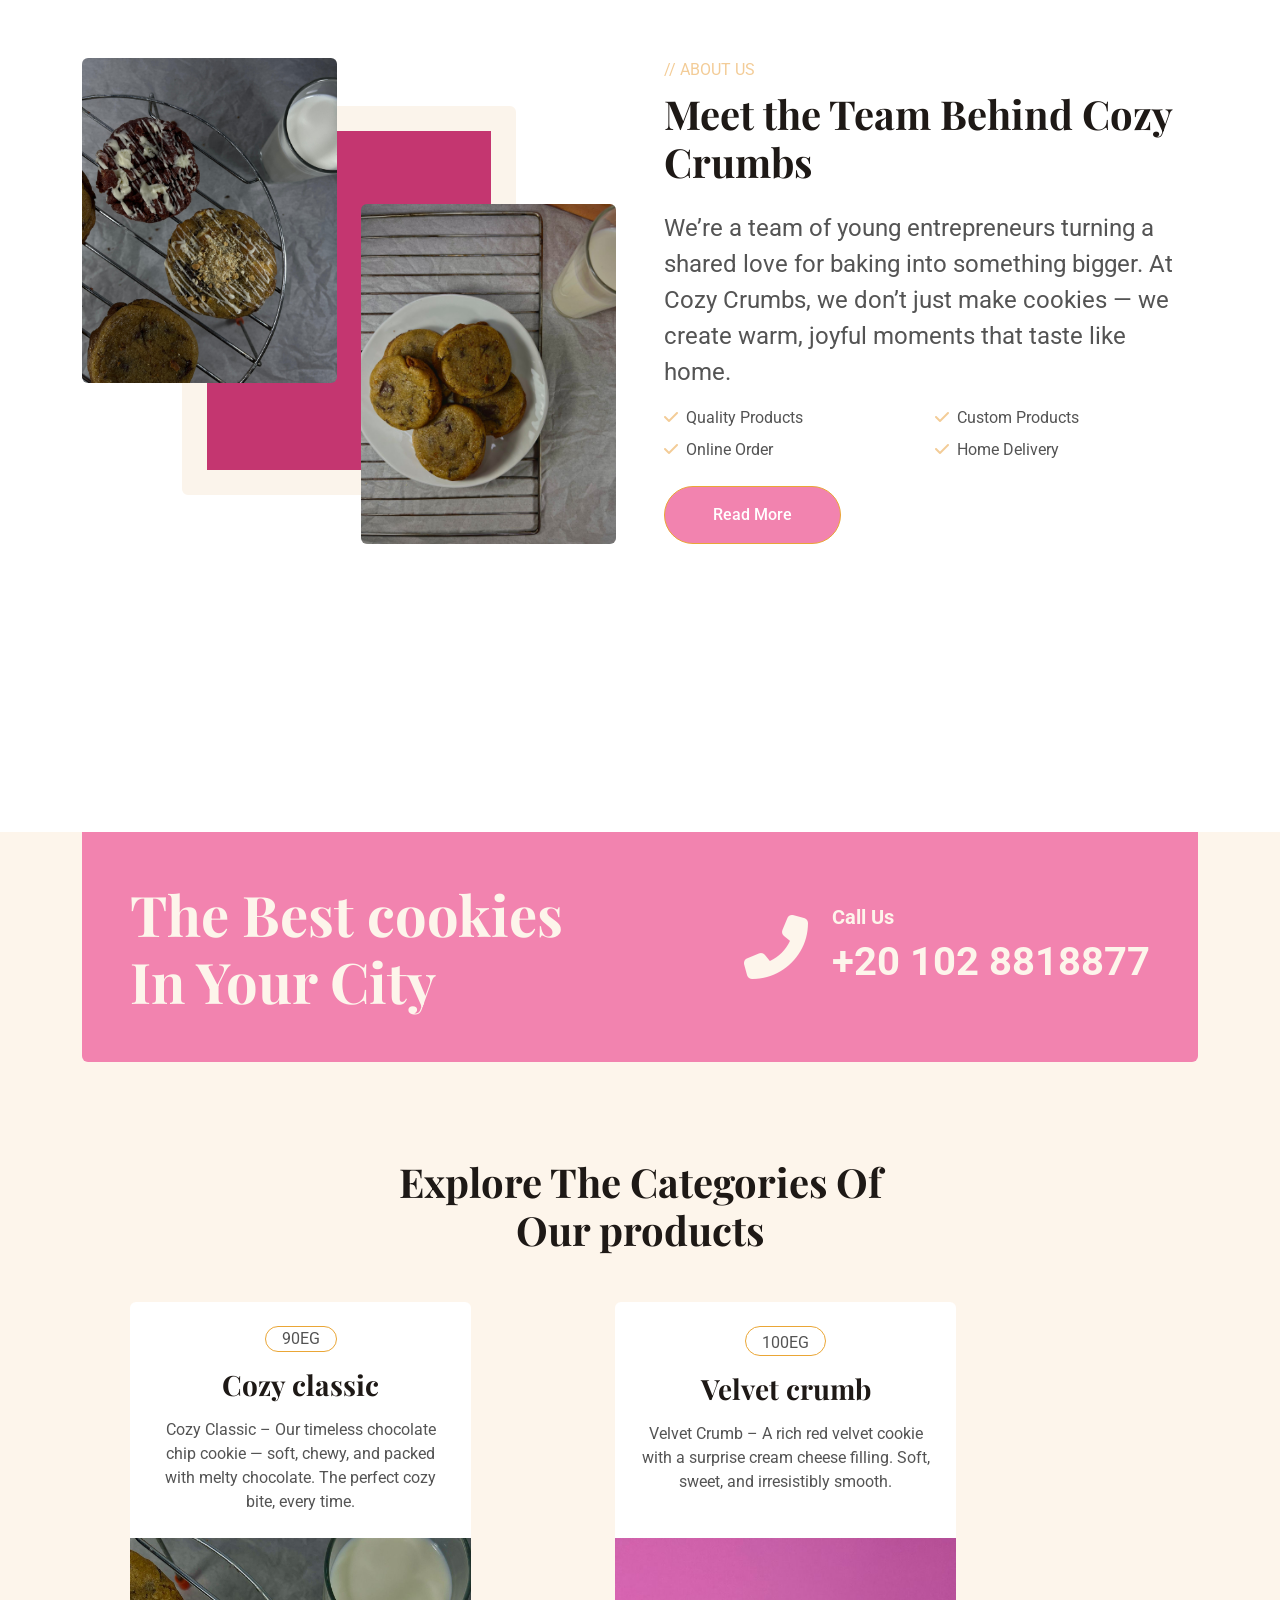
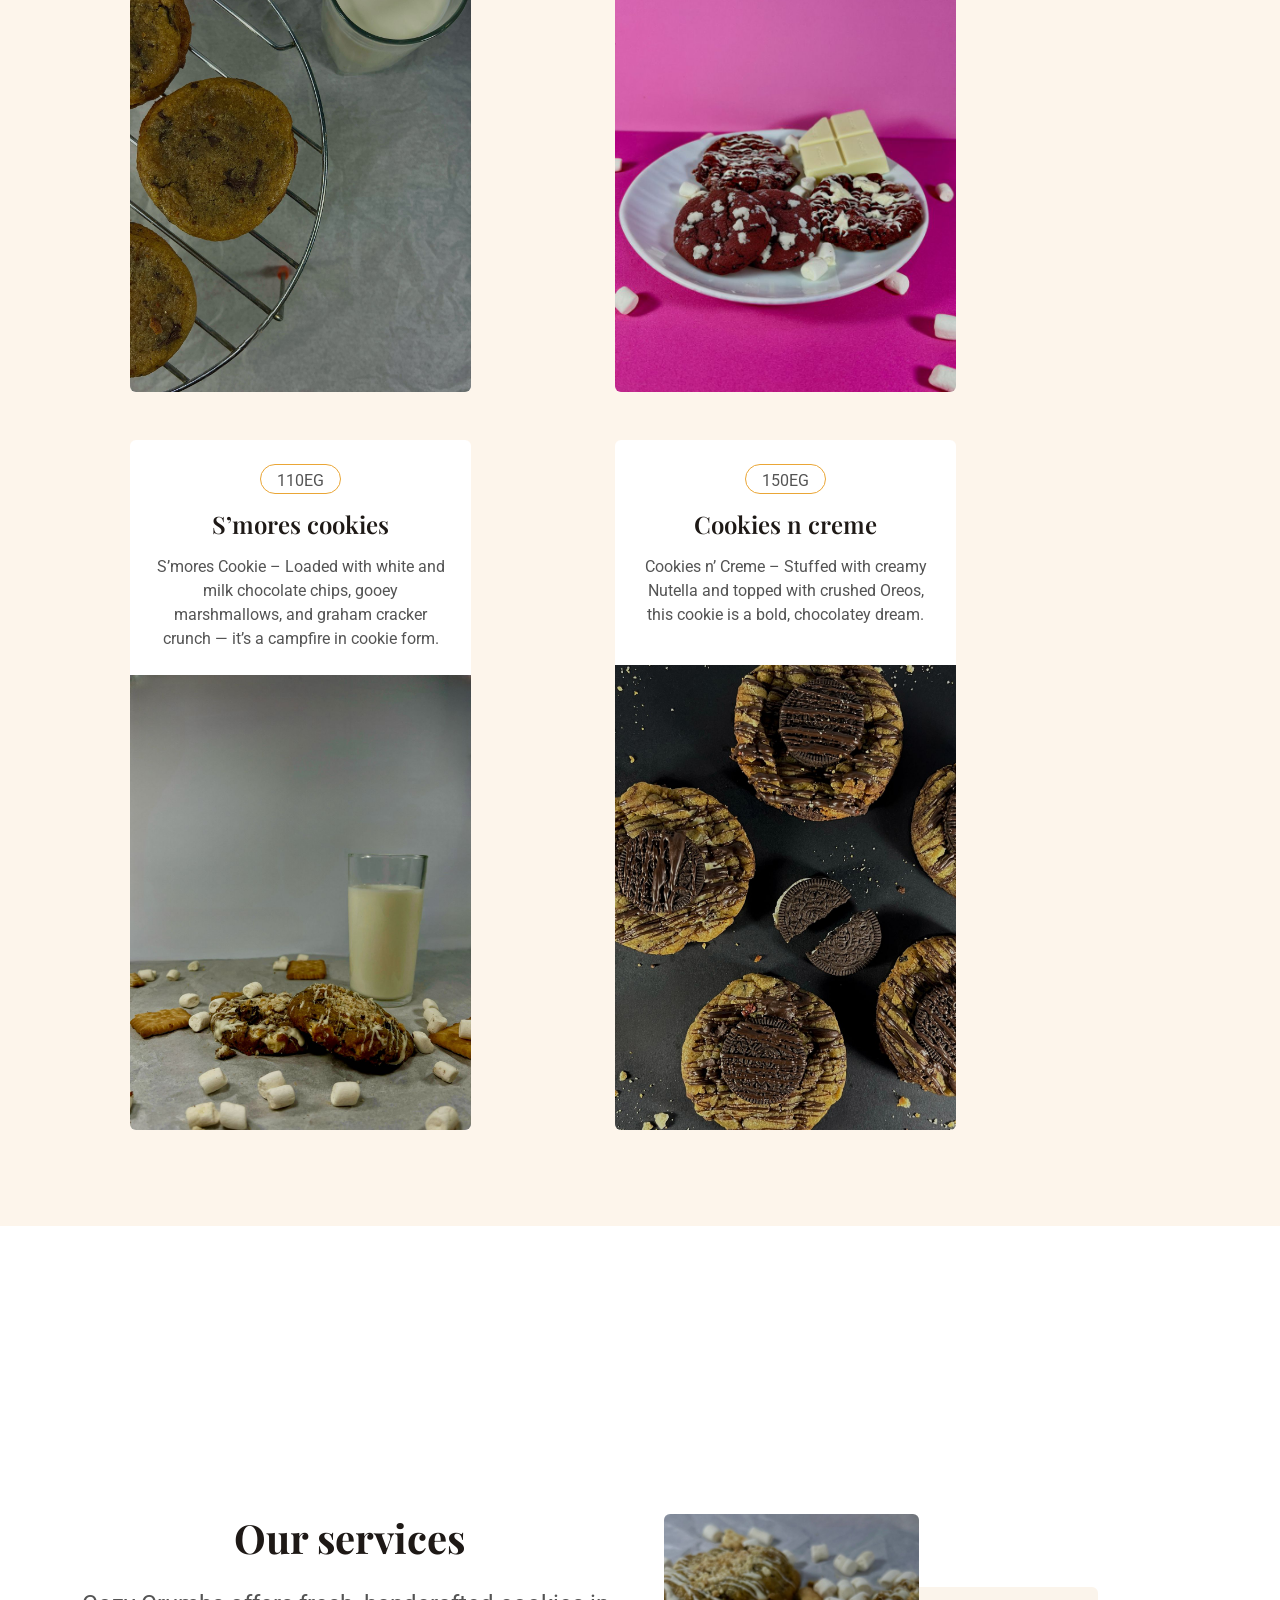
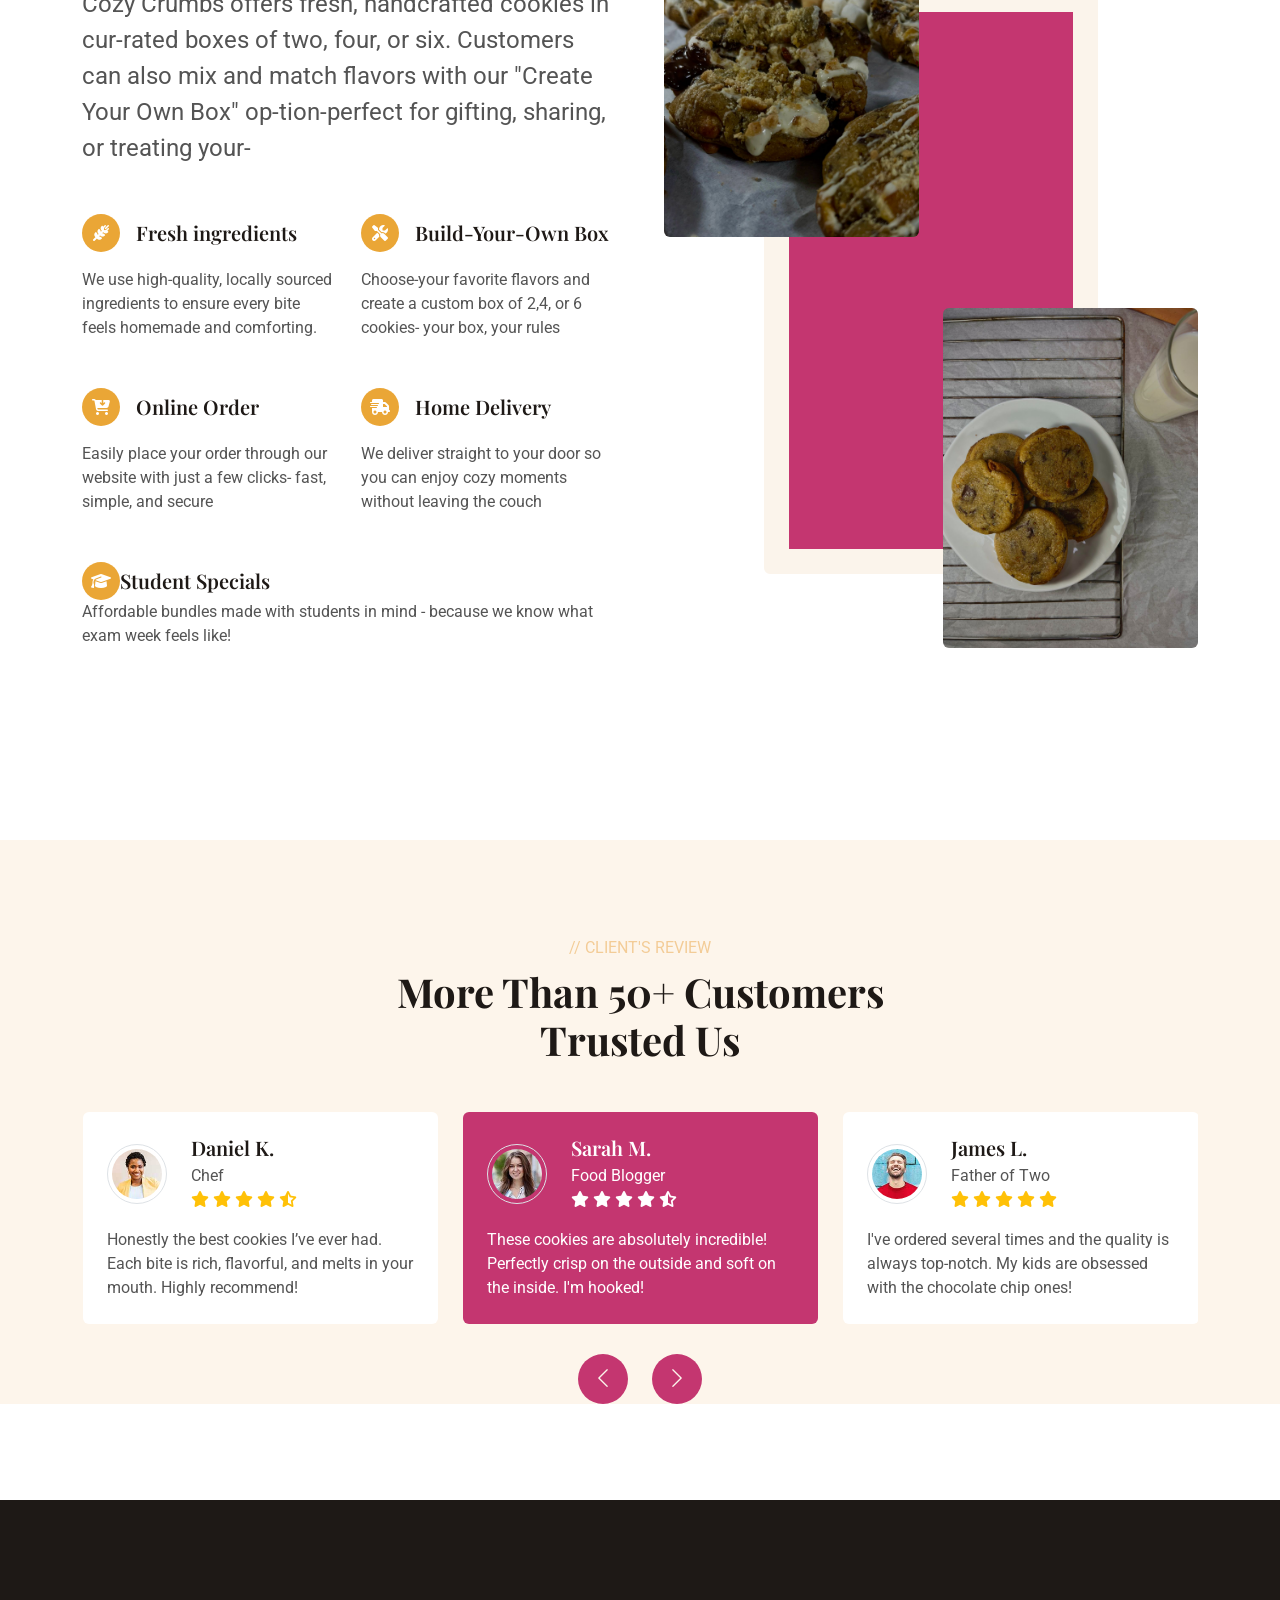
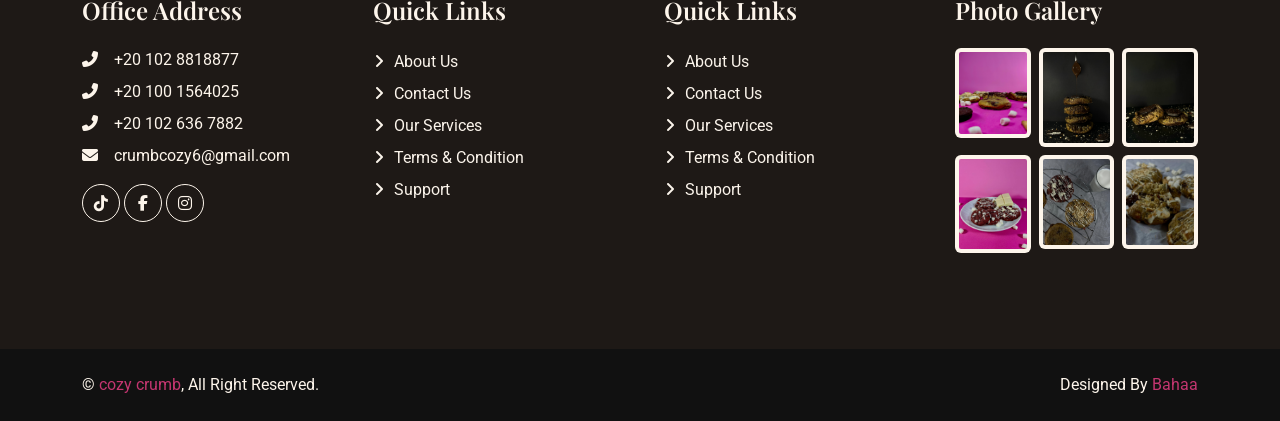
==== commit afc53554: "uupp" ====
--- a/index.html
+++ b/index.html
@@ -231,8 +231,8 @@
                 </div>
             </div>
             <div class="text-center mx-auto mb-5 wow fadeInUp" data-wow-delay="0.1s" style="max-width: 500px;">
-                <p class="text-primary text-uppercase mb-2">// Bakery Products</p>
-                <h1 class="display-6 mb-4">Explore The Categories Of Our Bakery Products</h1>
+                <!-- <p class="text-primary text-uppercase mb-2">// Bakery Products</p> -->
+                <h1 class="display-6 mb-4">Explore The Categories Of Our products</h1>
             </div>
             <div class="row g-5">
                 <div class="col-lg-5 wow fadeInUp" data-wow-delay="0.1s">
